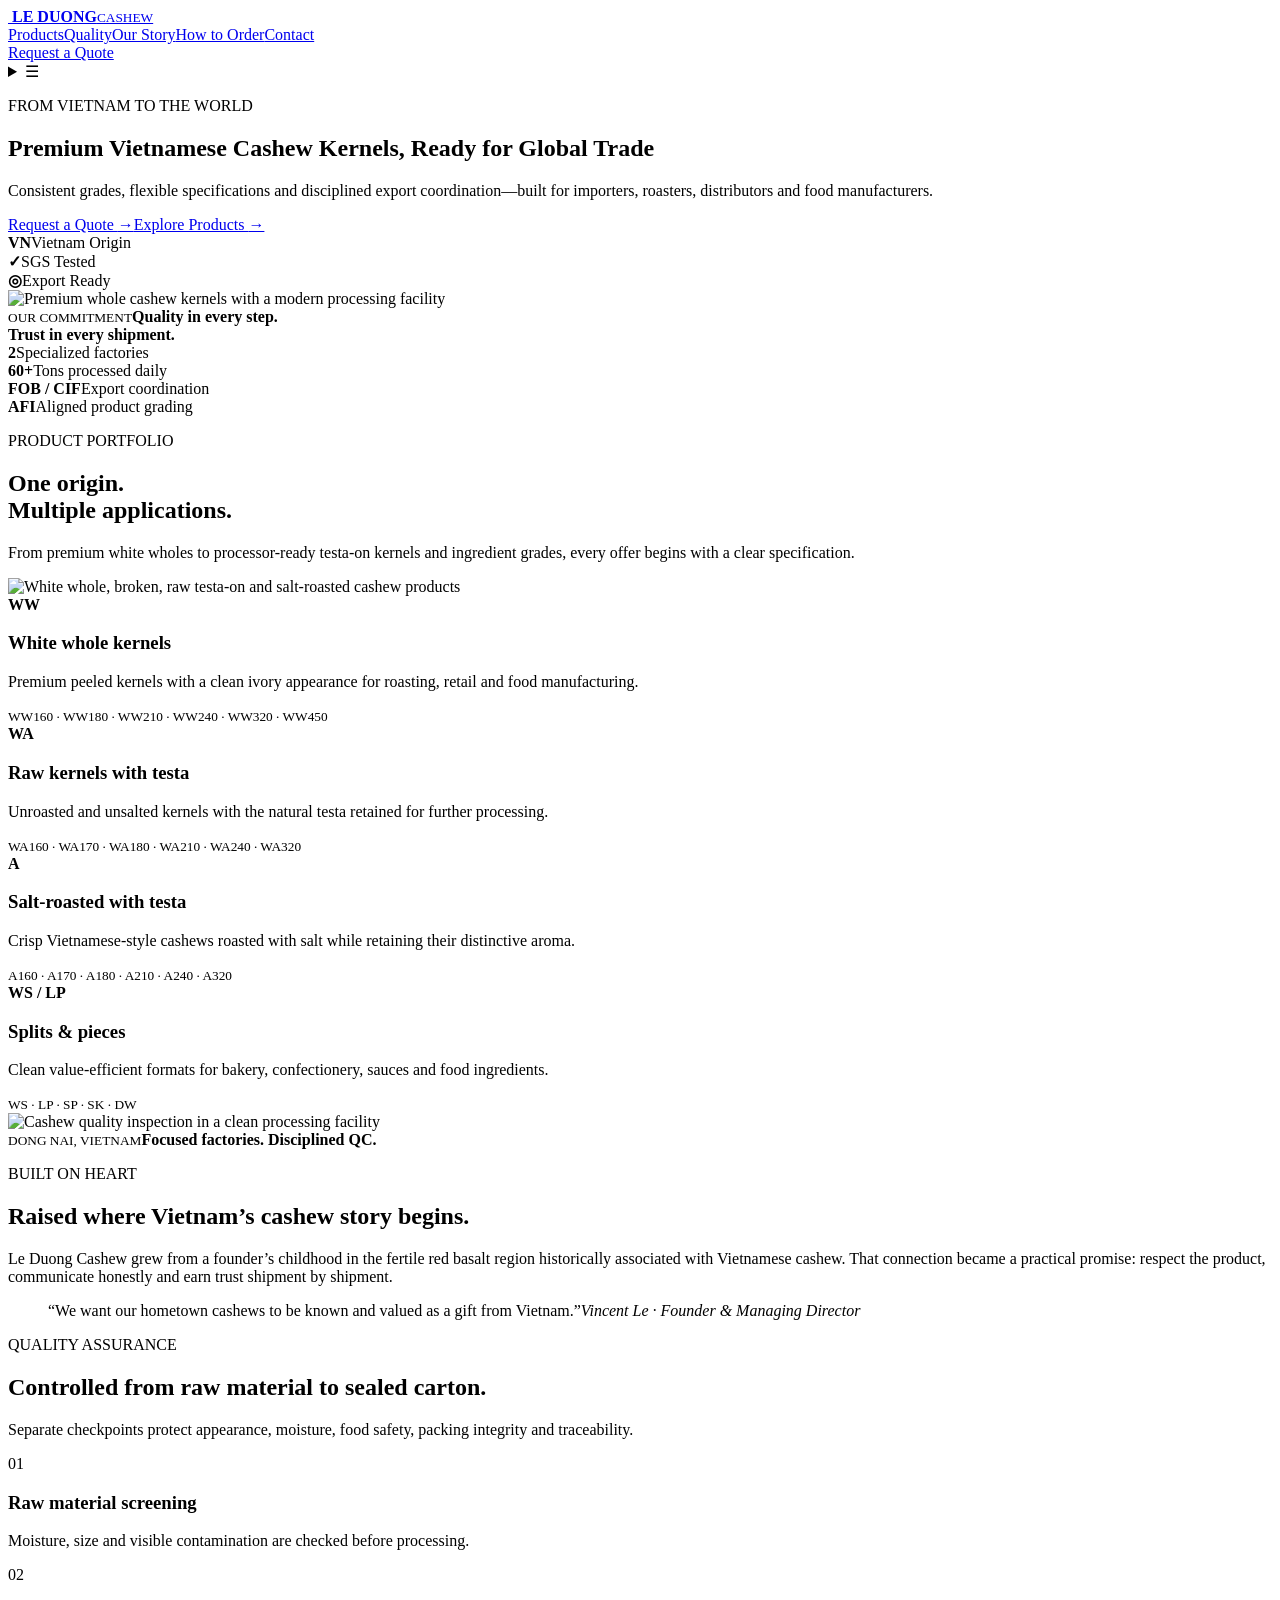
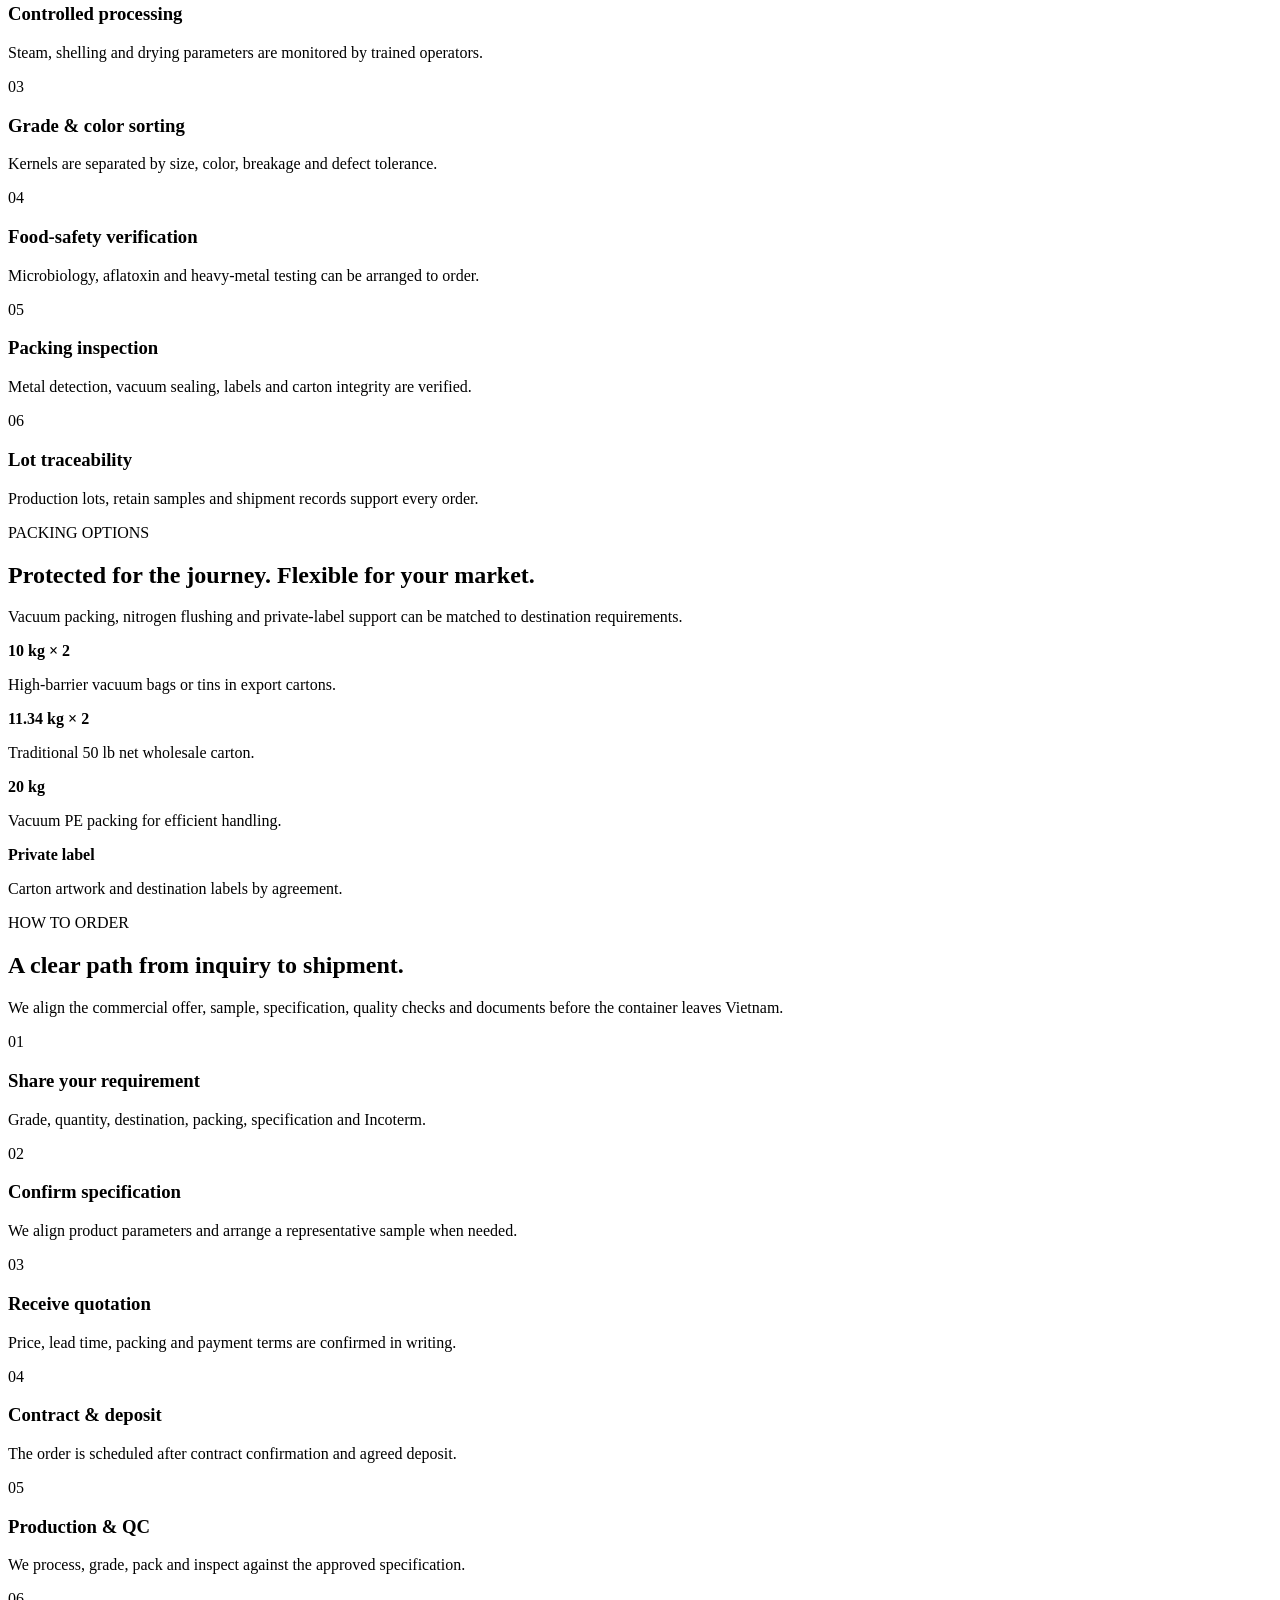
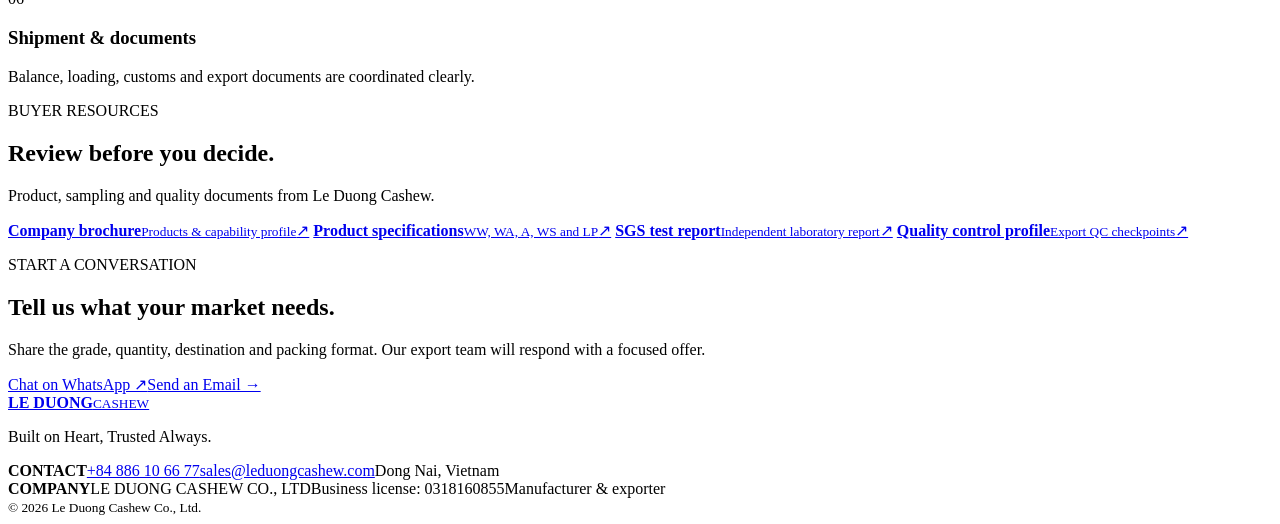
==== index.html @ 462acd8d "Create Le Duong Cashew website" ====
<!doctype html>
<html lang="en">
<head>
  <meta charset="utf-8">
  <meta name="viewport" content="width=device-width, initial-scale=1">
  <title>Le Duong Cashew | Premium Vietnam Cashew Exporter</title>
  <meta name="description" content="Vietnamese manufacturer and exporter of white whole, raw testa-on, salt-roasted and broken cashew kernels.">
  <meta name="theme-color" content="#0c3b2c">
  <link rel="icon" href="assets/logo-light.jpg">
  <link rel="stylesheet" href="styles.css">
</head>
<body>
  <header class="header">
    <a class="brand" href="#top" aria-label="Le Duong Cashew home">
      <span class="brand-icon"><img src="assets/logo-light.jpg" alt=""></span>
      <span class="brand-name"><strong>LE DUONG</strong><small>CASHEW</small></span>
    </a>
    <nav class="nav" aria-label="Main navigation">
      <a href="#products">Products</a><a href="#quality">Quality</a><a href="#story">Our Story</a><a href="#order">How to Order</a><a href="#contact">Contact</a>
    </nav>
    <a class="btn btn-outline btn-small" href="#contact">Request a Quote</a>
    <details class="mobile-menu"><summary aria-label="Open menu">☰</summary><div><a href="#products">Products</a><a href="#quality">Quality</a><a href="#story">Our Story</a><a href="#order">How to Order</a><a href="#contact">Contact</a></div></details>
  </header>

  <main id="top">
    <section class="hero">
      <div class="hero-copy">
        <p class="eyebrow">FROM VIETNAM TO THE WORLD</p>
        <h1>Premium Vietnamese Cashew Kernels, Ready for Global Trade</h1>
        <p class="lead">Consistent grades, flexible specifications and disciplined export coordination—built for importers, roasters, distributors and food manufacturers.</p>
        <div class="actions"><a class="btn btn-primary" href="#contact">Request a Quote <span>→</span></a><a class="btn btn-outline" href="#products">Explore Products <span>→</span></a></div>
        <div class="trust"><div><b>VN</b><span>Vietnam Origin</span></div><div><b>✓</b><span>SGS Tested</span></div><div><b>◎</b><span>Export Ready</span></div></div>
      </div>
      <div class="hero-visual"><img src="assets/hero.webp" alt="Premium whole cashew kernels with a modern processing facility"><div class="hero-note"><small>OUR COMMITMENT</small><strong>Quality in every step.<br>Trust in every shipment.</strong></div></div>
    </section>

    <section class="metrics"><div><strong>2</strong><span>Specialized factories</span></div><div><strong>60+</strong><span>Tons processed daily</span></div><div><strong>FOB / CIF</strong><span>Export coordination</span></div><div><strong>AFI</strong><span>Aligned product grading</span></div></section>

    <section class="section" id="products">
      <div class="heading split"><div><p class="eyebrow">PRODUCT PORTFOLIO</p><h2>One origin.<br>Multiple applications.</h2></div><p>From premium white wholes to processor-ready testa-on kernels and ingredient grades, every offer begins with a clear specification.</p></div>
      <div class="product-layout">
        <div class="product-photo"><img src="assets/products.webp" alt="White whole, broken, raw testa-on and salt-roasted cashew products"></div>
        <div class="product-list">
          <article><b>WW</b><div><h3>White whole kernels</h3><p>Premium peeled kernels with a clean ivory appearance for roasting, retail and food manufacturing.</p><small>WW160 · WW180 · WW210 · WW240 · WW320 · WW450</small></div></article>
          <article><b>WA</b><div><h3>Raw kernels with testa</h3><p>Unroasted and unsalted kernels with the natural testa retained for further processing.</p><small>WA160 · WA170 · WA180 · WA210 · WA240 · WA320</small></div></article>
          <article><b>A</b><div><h3>Salt-roasted with testa</h3><p>Crisp Vietnamese-style cashews roasted with salt while retaining their distinctive aroma.</p><small>A160 · A170 · A180 · A210 · A240 · A320</small></div></article>
          <article><b>WS / LP</b><div><h3>Splits & pieces</h3><p>Clean value-efficient formats for bakery, confectionery, sauces and food ingredients.</p><small>WS · LP · SP · SK · DW</small></div></article>
        </div>
      </div>
    </section>

    <section class="section story" id="story">
      <div class="story-photo"><img src="assets/factory.webp" alt="Cashew quality inspection in a clean processing facility"><div><small>DONG NAI, VIETNAM</small><strong>Focused factories. Disciplined QC.</strong></div></div>
      <div class="story-copy"><p class="eyebrow">BUILT ON HEART</p><h2>Raised where Vietnam’s cashew story begins.</h2><p>Le Duong Cashew grew from a founder’s childhood in the fertile red basalt region historically associated with Vietnamese cashew. That connection became a practical promise: respect the product, communicate honestly and earn trust shipment by shipment.</p><blockquote>“We want our hometown cashews to be known and valued as a gift from Vietnam.”<cite>Vincent Le · Founder & Managing Director</cite></blockquote></div>
    </section>

    <section class="section quality" id="quality">
      <div class="heading center"><p class="eyebrow">QUALITY ASSURANCE</p><h2>Controlled from raw material to sealed carton.</h2><p>Separate checkpoints protect appearance, moisture, food safety, packing integrity and traceability.</p></div>
      <div class="quality-grid">
        <article><span>01</span><h3>Raw material screening</h3><p>Moisture, size and visible contamination are checked before processing.</p></article>
        <article><span>02</span><h3>Controlled processing</h3><p>Steam, shelling and drying parameters are monitored by trained operators.</p></article>
        <article><span>03</span><h3>Grade & color sorting</h3><p>Kernels are separated by size, color, breakage and defect tolerance.</p></article>
        <article><span>04</span><h3>Food-safety verification</h3><p>Microbiology, aflatoxin and heavy-metal testing can be arranged to order.</p></article>
        <article><span>05</span><h3>Packing inspection</h3><p>Metal detection, vacuum sealing, labels and carton integrity are verified.</p></article>
        <article><span>06</span><h3>Lot traceability</h3><p>Production lots, retain samples and shipment records support every order.</p></article>
      </div>
    </section>

    <section class="dark-section">
      <div class="heading split"><div><p class="eyebrow">PACKING OPTIONS</p><h2>Protected for the journey. Flexible for your market.</h2></div><p>Vacuum packing, nitrogen flushing and private-label support can be matched to destination requirements.</p></div>
      <div class="packing"><article><strong>10 kg × 2</strong><p>High-barrier vacuum bags or tins in export cartons.</p></article><article><strong>11.34 kg × 2</strong><p>Traditional 50 lb net wholesale carton.</p></article><article><strong>20 kg</strong><p>Vacuum PE packing for efficient handling.</p></article><article><strong>Private label</strong><p>Carton artwork and destination labels by agreement.</p></article></div>
    </section>

    <section class="section" id="order">
      <div class="heading split"><div><p class="eyebrow">HOW TO ORDER</p><h2>A clear path from inquiry to shipment.</h2></div><p>We align the commercial offer, sample, specification, quality checks and documents before the container leaves Vietnam.</p></div>
      <div class="steps">
        <article><span>01</span><h3>Share your requirement</h3><p>Grade, quantity, destination, packing, specification and Incoterm.</p></article>
        <article><span>02</span><h3>Confirm specification</h3><p>We align product parameters and arrange a representative sample when needed.</p></article>
        <article><span>03</span><h3>Receive quotation</h3><p>Price, lead time, packing and payment terms are confirmed in writing.</p></article>
        <article><span>04</span><h3>Contract & deposit</h3><p>The order is scheduled after contract confirmation and agreed deposit.</p></article>
        <article><span>05</span><h3>Production & QC</h3><p>We process, grade, pack and inspect against the approved specification.</p></article>
        <article><span>06</span><h3>Shipment & documents</h3><p>Balance, loading, customs and export documents are coordinated clearly.</p></article>
      </div>
    </section>

    <section class="section resources">
      <div class="heading split"><div><p class="eyebrow">BUYER RESOURCES</p><h2>Review before you decide.</h2></div><p>Product, sampling and quality documents from Le Duong Cashew.</p></div>
      <div class="resource-grid">
        <a href="https://leduongcashew.com/wp-content/uploads/2025/10/LE-DUONG-CASHEW-BROCHURE-EN-1.pdf" target="_blank"><strong>Company brochure</strong><small>Products & capability profile</small><span>↗</span></a>
        <a href="https://leduongcashew.com/wp-content/uploads/2025/10/LD.PRODUCT_SHEET.REV10.pdf" target="_blank"><strong>Product specifications</strong><small>WW, WA, A, WS and LP</small><span>↗</span></a>
        <a href="https://leduongcashew.com/wp-content/uploads/2025/09/SGS_TEST_REPORT_LE_DUONG_CASHEW_042025.pdf" target="_blank"><strong>SGS test report</strong><small>Independent laboratory report</small><span>↗</span></a>
        <a href="https://leduongcashew.com/wp-content/uploads/2025/10/LE_DUONG_CASHEW_QUALITY_CONTROL_EN_VER05.pdf" target="_blank"><strong>Quality control profile</strong><small>Export QC checkpoints</small><span>↗</span></a>
      </div>
    </section>

    <section class="contact" id="contact">
      <div><p class="eyebrow">START A CONVERSATION</p><h2>Tell us what your market needs.</h2><p>Share the grade, quantity, destination and packing format. Our export team will respond with a focused offer.</p></div>
      <div class="contact-actions"><a class="btn btn-gold" href="https://wa.me/84886106677?text=Hello%20Le%20Duong%20Cashew%2C%20I%20would%20like%20to%20request%20a%20quotation." target="_blank">Chat on WhatsApp ↗</a><a class="btn btn-light" href="mailto:sales@leduongcashew.com?subject=Cashew%20Kernel%20Quotation%20Request">Send an Email →</a></div>
    </section>
  </main>

  <footer>
    <div><a class="brand footer-brand" href="#top"><span class="brand-icon"><img src="assets/logo-dark.jpg" alt=""></span><span class="brand-name"><strong>LE DUONG</strong><small>CASHEW</small></span></a><p>Built on Heart, Trusted Always.</p></div>
    <div><b>CONTACT</b><a href="https://wa.me/84886106677">+84 886 10 66 77</a><a href="mailto:sales@leduongcashew.com">sales@leduongcashew.com</a><span>Dong Nai, Vietnam</span></div>
    <div><b>COMPANY</b><span>LE DUONG CASHEW CO., LTD</span><span>Business license: 0318160855</span><span>Manufacturer & exporter</span></div>
    <small>© 2026 Le Duong Cashew Co., Ltd.</small>
  </footer>
</body>
</html>
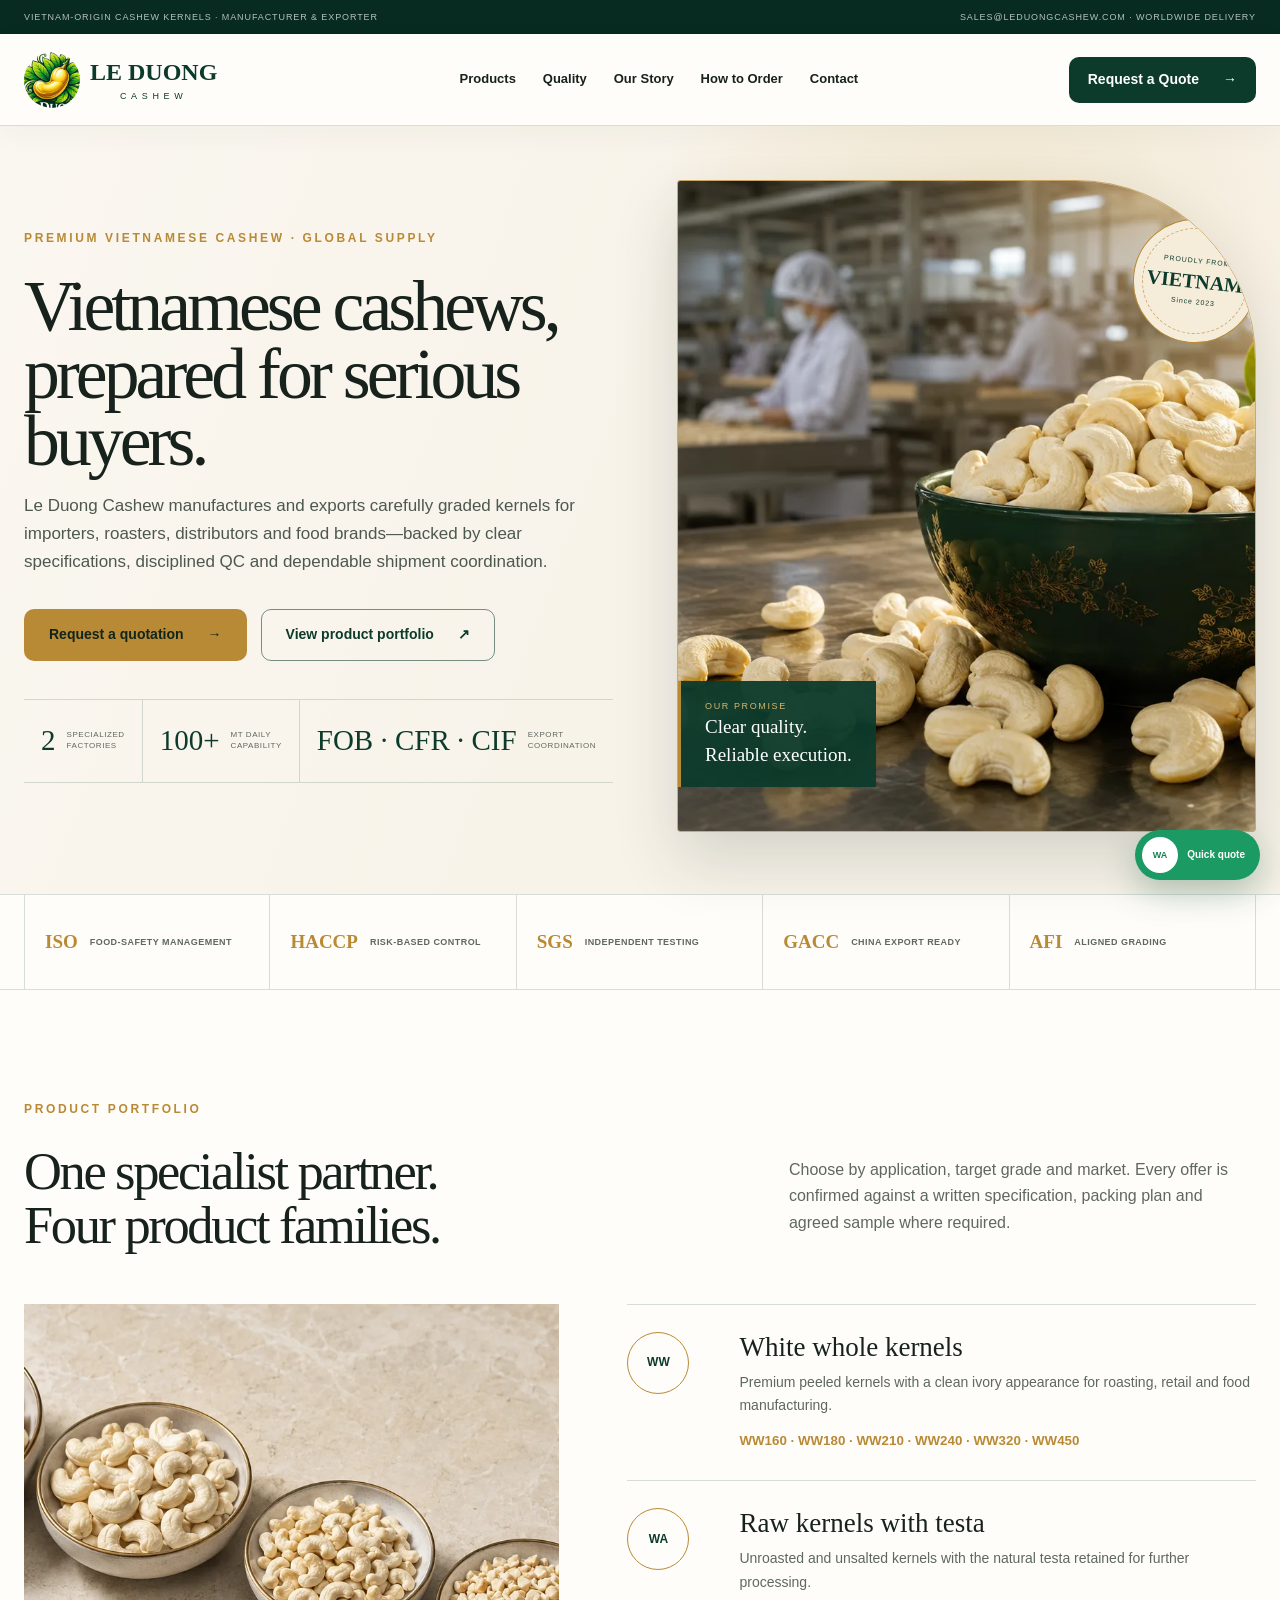
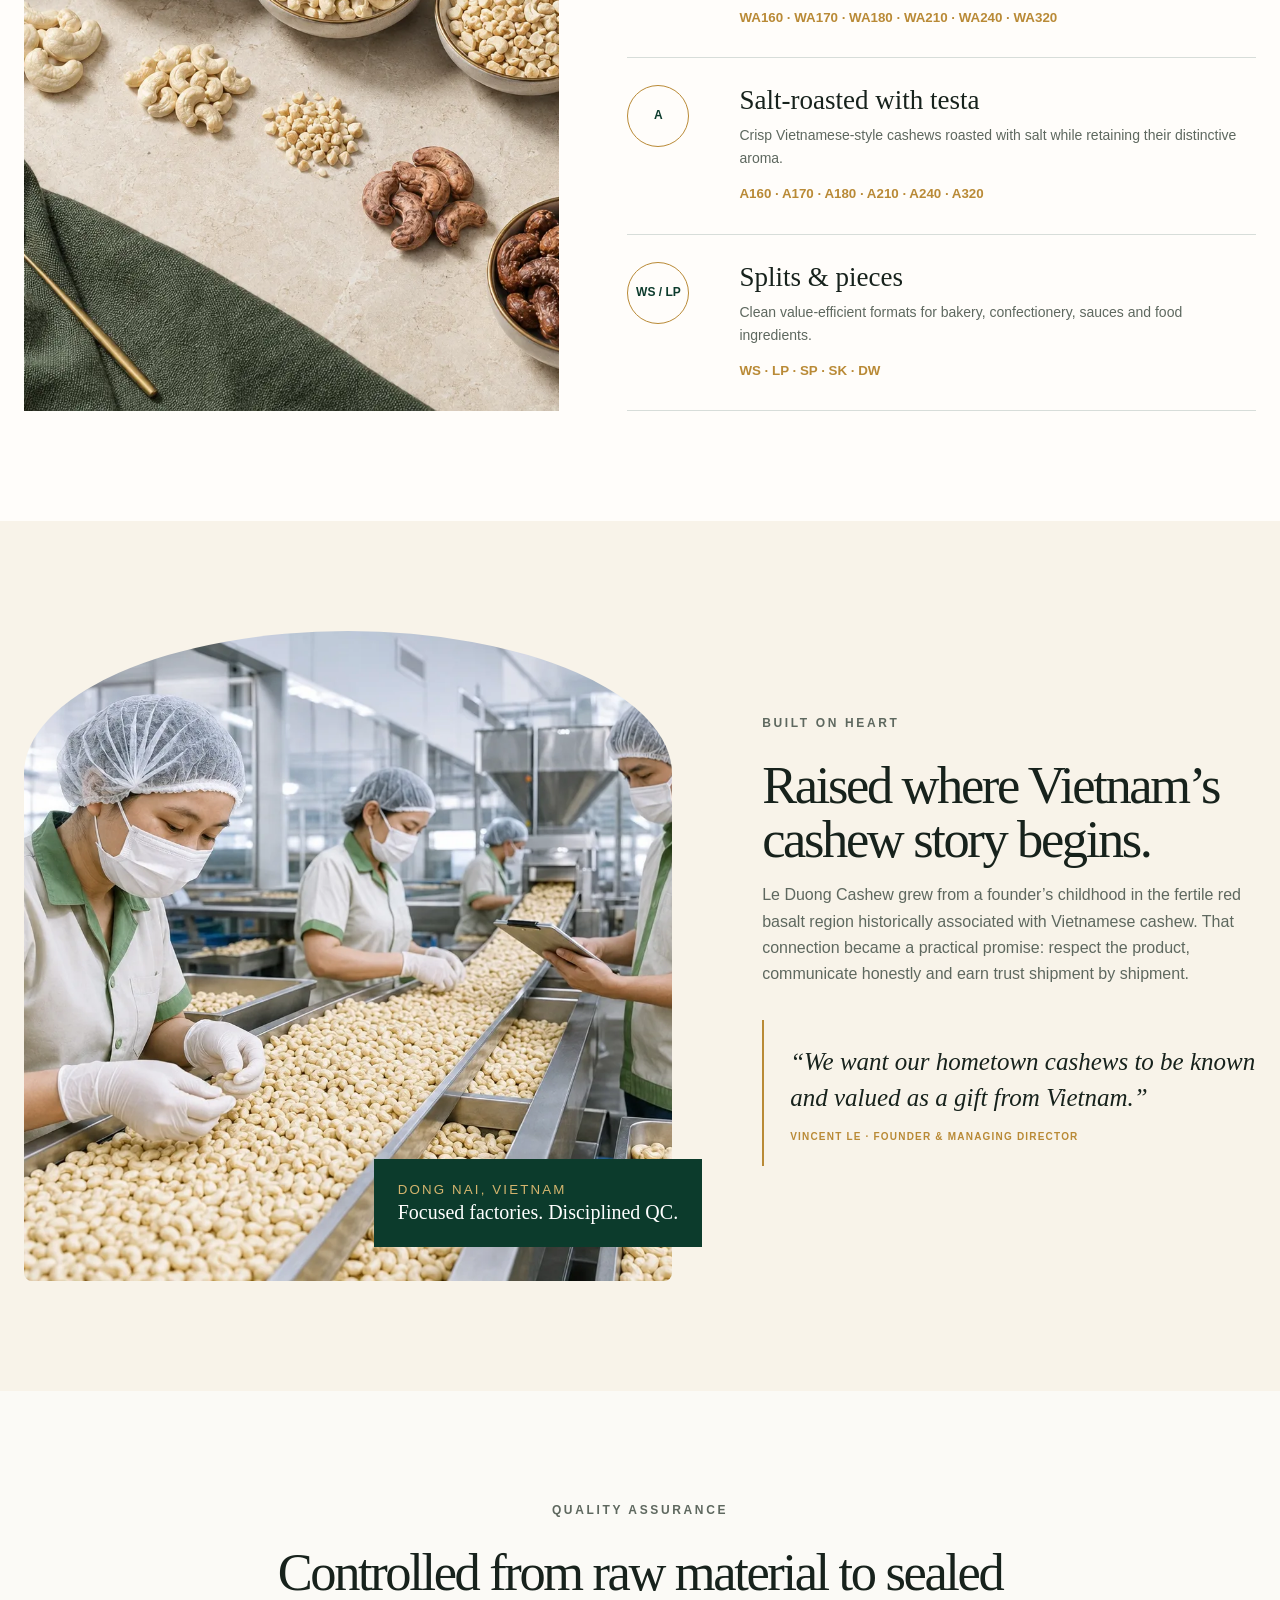
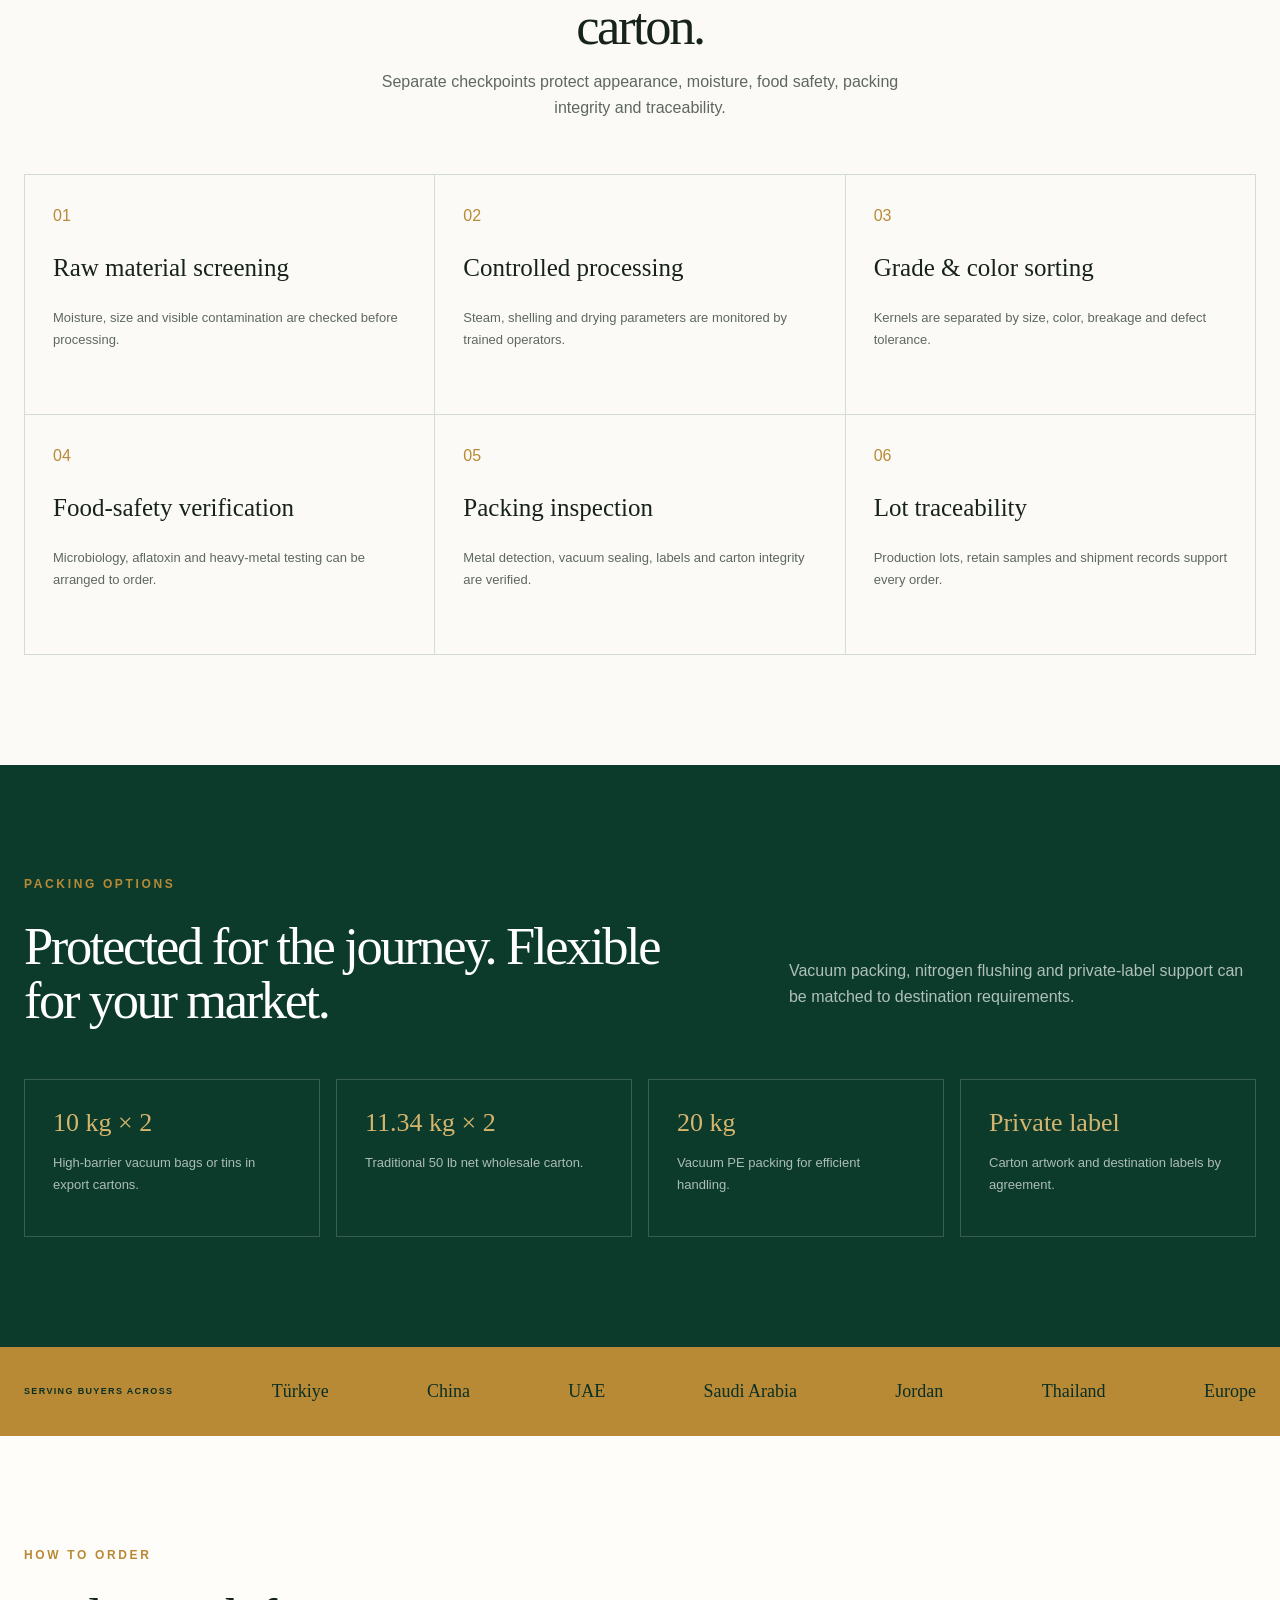
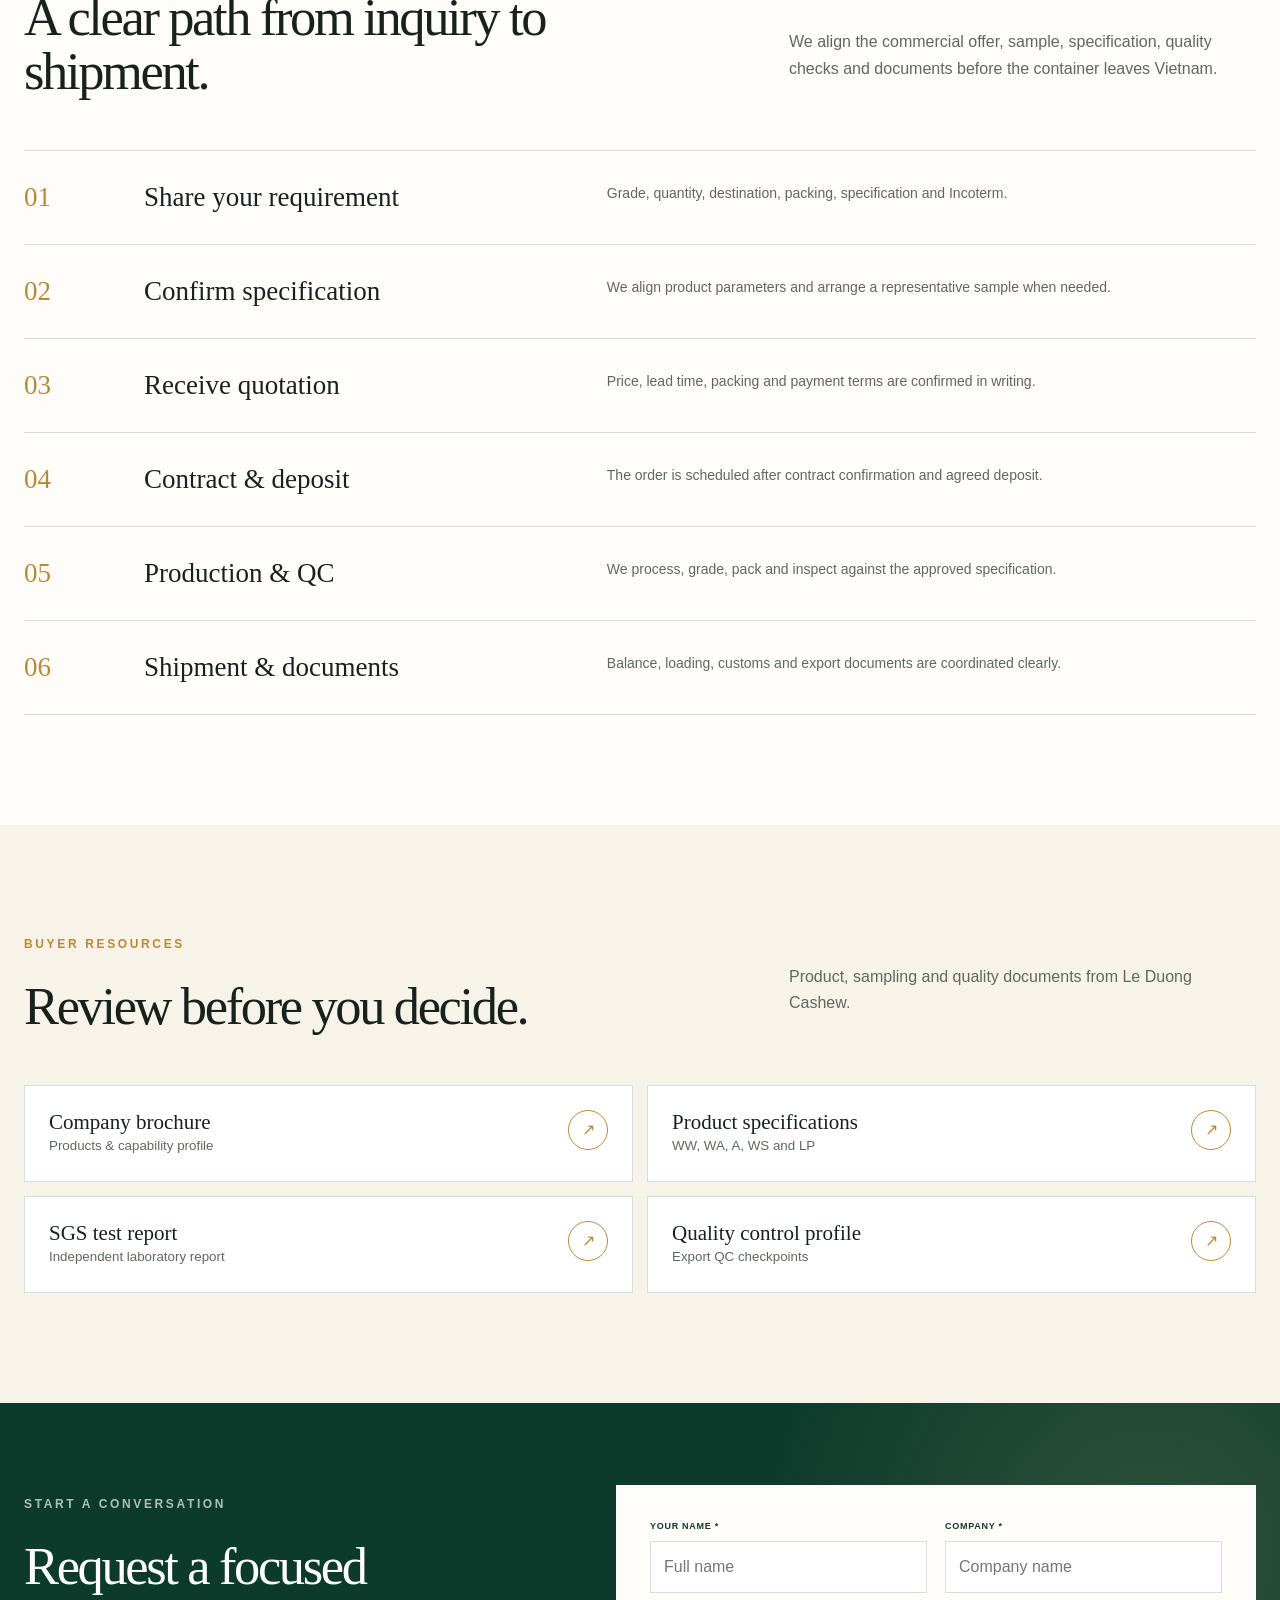
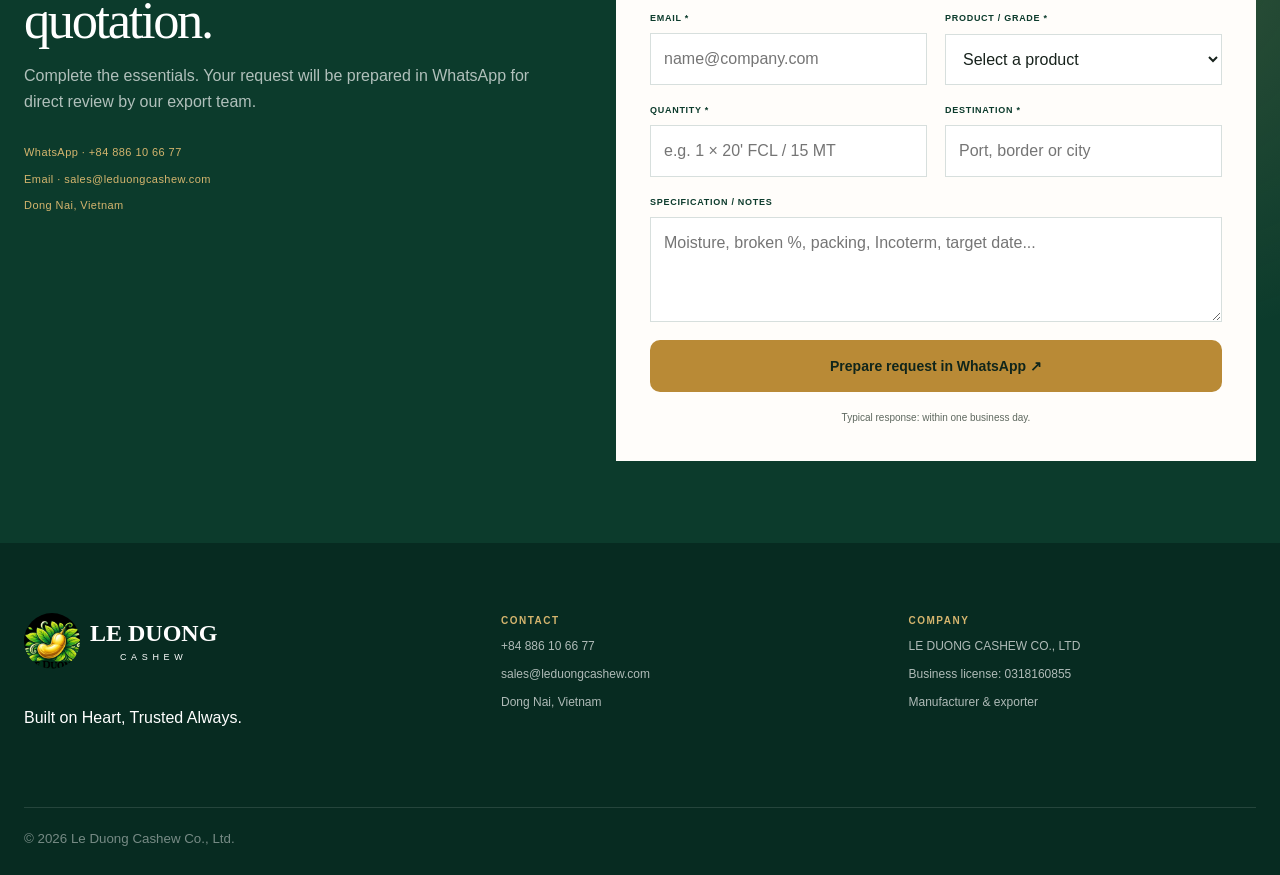
==== commit 5bfa2356: "Rebuild premium Le Duong Cashew export website" ====
--- a/index.html
+++ b/index.html
@@ -10,6 +10,7 @@
   <link rel="stylesheet" href="styles.css">
 </head>
 <body>
+  <div class="utility"><span>Vietnam-origin cashew kernels · Manufacturer & exporter</span><span>sales@leduongcashew.com · Worldwide delivery</span></div>
   <header class="header">
     <a class="brand" href="#top" aria-label="Le Duong Cashew home">
       <span class="brand-icon"><img src="assets/logo-light.jpg" alt=""></span>
@@ -18,26 +19,26 @@
     <nav class="nav" aria-label="Main navigation">
       <a href="#products">Products</a><a href="#quality">Quality</a><a href="#story">Our Story</a><a href="#order">How to Order</a><a href="#contact">Contact</a>
     </nav>
-    <a class="btn btn-outline btn-small" href="#contact">Request a Quote</a>
+    <a class="btn btn-primary btn-small" href="#contact">Request a Quote <span>→</span></a>
     <details class="mobile-menu"><summary aria-label="Open menu">☰</summary><div><a href="#products">Products</a><a href="#quality">Quality</a><a href="#story">Our Story</a><a href="#order">How to Order</a><a href="#contact">Contact</a></div></details>
   </header>
 
   <main id="top">
     <section class="hero">
       <div class="hero-copy">
-        <p class="eyebrow">FROM VIETNAM TO THE WORLD</p>
-        <h1>Premium Vietnamese Cashew Kernels, Ready for Global Trade</h1>
-        <p class="lead">Consistent grades, flexible specifications and disciplined export coordination—built for importers, roasters, distributors and food manufacturers.</p>
-        <div class="actions"><a class="btn btn-primary" href="#contact">Request a Quote <span>→</span></a><a class="btn btn-outline" href="#products">Explore Products <span>→</span></a></div>
-        <div class="trust"><div><b>VN</b><span>Vietnam Origin</span></div><div><b>✓</b><span>SGS Tested</span></div><div><b>◎</b><span>Export Ready</span></div></div>
+        <p class="eyebrow">PREMIUM VIETNAMESE CASHEW · GLOBAL SUPPLY</p>
+        <h1>Vietnamese cashews, prepared for serious buyers.</h1>
+        <p class="lead">Le Duong Cashew manufactures and exports carefully graded kernels for importers, roasters, distributors and food brands—backed by clear specifications, disciplined QC and dependable shipment coordination.</p>
+        <div class="actions"><a class="btn btn-gold" href="#contact">Request a quotation <span>→</span></a><a class="btn btn-outline" href="#products">View product portfolio <span>↗</span></a></div>
+        <div class="hero-proof"><div><strong>2</strong><span>Specialized factories</span></div><div><strong>100+</strong><span>MT daily capability</span></div><div><strong>FOB · CFR · CIF</strong><span>Export coordination</span></div></div>
       </div>
-      <div class="hero-visual"><img src="assets/hero.webp" alt="Premium whole cashew kernels with a modern processing facility"><div class="hero-note"><small>OUR COMMITMENT</small><strong>Quality in every step.<br>Trust in every shipment.</strong></div></div>
+      <div class="hero-visual"><img src="assets/hero.webp" alt="Premium whole cashew kernels with a modern processing facility"><div class="origin-seal"><small>PROUDLY FROM</small><strong>VIETNAM</strong><span>Since 2023</span></div><div class="hero-note"><small>OUR PROMISE</small><strong>Clear quality.<br>Reliable execution.</strong></div></div>
     </section>
 
-    <section class="metrics"><div><strong>2</strong><span>Specialized factories</span></div><div><strong>60+</strong><span>Tons processed daily</span></div><div><strong>FOB / CIF</strong><span>Export coordination</span></div><div><strong>AFI</strong><span>Aligned product grading</span></div></section>
+    <section class="assurance" aria-label="Quality and export assurance"><div><span>ISO</span><strong>Food-safety management</strong></div><div><span>HACCP</span><strong>Risk-based control</strong></div><div><span>SGS</span><strong>Independent testing</strong></div><div><span>GACC</span><strong>China export ready</strong></div><div><span>AFI</span><strong>Aligned grading</strong></div></section>
 
     <section class="section" id="products">
-      <div class="heading split"><div><p class="eyebrow">PRODUCT PORTFOLIO</p><h2>One origin.<br>Multiple applications.</h2></div><p>From premium white wholes to processor-ready testa-on kernels and ingredient grades, every offer begins with a clear specification.</p></div>
+      <div class="heading split"><div><p class="eyebrow">PRODUCT PORTFOLIO</p><h2>One specialist partner.<br>Four product families.</h2></div><p>Choose by application, target grade and market. Every offer is confirmed against a written specification, packing plan and agreed sample where required.</p></div>
       <div class="product-layout">
         <div class="product-photo"><img src="assets/products.webp" alt="White whole, broken, raw testa-on and salt-roasted cashew products"></div>
         <div class="product-list">
@@ -71,6 +72,8 @@
       <div class="packing"><article><strong>10 kg × 2</strong><p>High-barrier vacuum bags or tins in export cartons.</p></article><article><strong>11.34 kg × 2</strong><p>Traditional 50 lb net wholesale carton.</p></article><article><strong>20 kg</strong><p>Vacuum PE packing for efficient handling.</p></article><article><strong>Private label</strong><p>Carton artwork and destination labels by agreement.</p></article></div>
     </section>
 
+    <section class="market-band"><span>Serving buyers across</span><strong>Türkiye</strong><strong>China</strong><strong>UAE</strong><strong>Saudi Arabia</strong><strong>Jordan</strong><strong>Thailand</strong><strong>Europe</strong></section>
+
     <section class="section" id="order">
       <div class="heading split"><div><p class="eyebrow">HOW TO ORDER</p><h2>A clear path from inquiry to shipment.</h2></div><p>We align the commercial offer, sample, specification, quality checks and documents before the container leaves Vietnam.</p></div>
       <div class="steps">
@@ -94,8 +97,18 @@
     </section>
 
     <section class="contact" id="contact">
-      <div><p class="eyebrow">START A CONVERSATION</p><h2>Tell us what your market needs.</h2><p>Share the grade, quantity, destination and packing format. Our export team will respond with a focused offer.</p></div>
-      <div class="contact-actions"><a class="btn btn-gold" href="https://wa.me/84886106677?text=Hello%20Le%20Duong%20Cashew%2C%20I%20would%20like%20to%20request%20a%20quotation." target="_blank">Chat on WhatsApp ↗</a><a class="btn btn-light" href="mailto:sales@leduongcashew.com?subject=Cashew%20Kernel%20Quotation%20Request">Send an Email →</a></div>
+      <div class="contact-intro"><p class="eyebrow">START A CONVERSATION</p><h2>Request a focused quotation.</h2><p>Complete the essentials. Your request will be prepared in WhatsApp for direct review by our export team.</p><div class="contact-details"><span>WhatsApp · +84 886 10 66 77</span><span>Email · sales@leduongcashew.com</span><span>Dong Nai, Vietnam</span></div></div>
+      <form class="quote-form" id="quote-form">
+        <label><span>Your name *</span><input name="name" placeholder="Full name" required></label>
+        <label><span>Company *</span><input name="company" placeholder="Company name" required></label>
+        <label><span>Email *</span><input name="email" type="email" placeholder="name@company.com" required></label>
+        <label><span>Product / grade *</span><select name="product" required><option value="">Select a product</option><option>WW180</option><option>WW240</option><option>WW320</option><option>WW450</option><option>WA / Raw testa-on</option><option>A / Salt-roasted</option><option>WS / LP / Pieces</option></select></label>
+        <label><span>Quantity *</span><input name="quantity" placeholder="e.g. 1 × 20' FCL / 15 MT" required></label>
+        <label><span>Destination *</span><input name="destination" placeholder="Port, border or city" required></label>
+        <label class="wide"><span>Specification / notes</span><textarea name="notes" rows="3" placeholder="Moisture, broken %, packing, Incoterm, target date..."></textarea></label>
+        <button class="btn btn-gold wide" type="submit">Prepare request in WhatsApp ↗</button>
+        <p class="form-status wide" id="form-status">Typical response: within one business day.</p>
+      </form>
     </section>
   </main>
 
@@ -105,5 +118,7 @@
     <div><b>COMPANY</b><span>LE DUONG CASHEW CO., LTD</span><span>Business license: 0318160855</span><span>Manufacturer & exporter</span></div>
     <small>© 2026 Le Duong Cashew Co., Ltd.</small>
   </footer>
+  <a class="floating-wa" href="https://wa.me/84886106677?text=Hello%20Le%20Duong%20Cashew%2C%20I%20would%20like%20to%20request%20a%20quotation." target="_blank" aria-label="Quick quote on WhatsApp"><span>WA</span><strong>Quick quote</strong></a>
+  <script src="script.js"></script>
 </body>
 </html>
--- a/styles.css
+++ b/styles.css
@@ -0,0 +1,8 @@
+:root{--forest:#0c3b2c;--forest2:#15523c;--ink:#17221c;--muted:#5e685f;--ivory:#f8f3e9;--sage:#dfe8dc;--gold:#b98a36;--gold2:#d5b56e;--white:#fffdfa;--line:rgba(12,59,44,.16);--serif:"Iowan Old Style",Baskerville,"Times New Roman",serif;--sans:Inter,Arial,sans-serif}*{box-sizing:border-box}html{scroll-behavior:smooth}body{margin:0;background:var(--white);color:var(--ink);font-family:var(--sans);line-height:1.65}a{color:inherit;text-decoration:none}img{display:block;width:100%}.header{height:88px;padding:0 max(24px,calc((100vw - 1320px)/2));display:flex;align-items:center;gap:28px;position:sticky;top:0;z-index:50;background:rgba(255,253,250,.94);backdrop-filter:blur(16px);border-bottom:1px solid var(--line)}.brand{width:225px;display:flex;align-items:center;gap:10px}.brand-icon{width:56px;height:56px;border-radius:50%;overflow:hidden;position:relative;flex:none}.brand-icon img{width:82px;max-width:none;position:absolute;left:-13px;top:-2px}.brand-name{display:grid;color:var(--forest);line-height:1}.brand-name strong{font:600 24px var(--serif);white-space:nowrap}.brand-name small{margin-top:6px;font-size:9px;letter-spacing:.52em;text-align:center}.nav{display:flex;gap:clamp(18px,2.1vw,36px);margin:auto;font-size:14px;font-weight:600}.nav a{padding:14px 0;border-bottom:1px solid transparent}.nav a:hover{border-color:var(--gold)}.mobile-menu{display:none}.btn{min-height:52px;padding:0 24px;border-radius:10px;border:1px solid transparent;display:inline-flex;align-items:center;justify-content:center;gap:24px;font-size:14px;font-weight:700;transition:.2s}.btn:hover{transform:translateY(-2px)}.btn-small{min-height:46px;padding:0 18px}.btn-primary{background:var(--forest);color:white}.btn-outline{border-color:rgba(12,59,44,.55);color:var(--forest)}.btn-outline:hover{background:var(--forest);color:white}.btn-gold{background:var(--gold);color:#10251b}.btn-light{border-color:rgba(255,255,255,.45);color:white}.hero{min-height:calc(100vh - 88px);padding:58px max(24px,calc((100vw - 1320px)/2));display:grid;grid-template-columns:.9fr 1.1fr;gap:clamp(42px,5vw,84px);align-items:center;background:radial-gradient(circle at 70% 12%,rgba(213,181,110,.13),transparent 36%),var(--ivory)}.eyebrow{margin:0 0 24px;color:var(--gold);font-size:12px;font-weight:800;letter-spacing:.22em}.hero h1,.heading h2,.story h2,.contact h2{margin:0;font:500 clamp(48px,5.4vw,86px)/.98 var(--serif);letter-spacing:-.045em}.hero .lead{max-width:590px;color:#4d584f;font-size:17px}.actions{display:flex;gap:14px;margin-top:32px}.trust{display:grid;grid-template-columns:repeat(3,1fr);gap:12px;margin-top:36px}.trust div{padding:10px 14px;min-height:62px;border-radius:12px;background:rgba(223,232,220,.78);display:flex;align-items:center;gap:10px}.trust b{width:36px;height:36px;border:1px solid var(--gold);border-radius:50%;display:grid;place-items:center;color:var(--gold);font-size:11px}.trust span{font-size:12px;font-weight:700;color:var(--forest)}.hero-visual{min-height:680px;position:relative;overflow:hidden;border:1px solid rgba(185,138,54,.7);border-radius:46% 46% 18px 18px/24% 24% 18px 18px;box-shadow:0 28px 65px rgba(34,45,37,.16)}.hero-visual>img{height:680px;object-fit:cover;object-position:59% center}.hero-note{position:absolute;left:0;bottom:44px;padding:18px 24px;background:rgba(12,59,44,.94);color:white;border-left:3px solid var(--gold)}.hero-note small{display:block;color:var(--gold2);letter-spacing:.18em;font-size:9px}.hero-note strong{font:500 19px/1.35 var(--serif)}.metrics{display:grid;grid-template-columns:repeat(4,1fr);padding:0 max(24px,calc((100vw - 1320px)/2));background:var(--forest);color:white}.metrics div{min-height:128px;padding:30px;display:flex;align-items:baseline;justify-content:center;gap:12px;border-right:1px solid rgba(255,255,255,.14)}.metrics strong{font:500 35px var(--serif);color:var(--gold2)}.metrics span{max-width:115px;font-size:10px;line-height:1.4;letter-spacing:.08em;text-transform:uppercase;color:rgba(255,255,255,.7)}.section,.dark-section{padding:110px max(24px,calc((100vw - 1320px)/2))}.heading{margin-bottom:52px}.heading h2,.story h2,.contact h2{font-size:clamp(42px,4.1vw,66px);line-height:1.03}.heading>p{color:var(--muted);max-width:560px}.split{display:grid;grid-template-columns:1.1fr .75fr;gap:80px;align-items:end}.center{text-align:center;max-width:760px;margin:0 auto 52px}.center p{margin-inline:auto}.product-layout{display:grid;grid-template-columns:.92fr 1.08fr;gap:68px}.product-photo{min-height:680px;overflow:hidden}.product-photo img{height:100%;object-fit:cover}.product-list{border-top:1px solid var(--line)}.product-list article{display:grid;grid-template-columns:90px 1fr;gap:22px;padding:27px 0;border-bottom:1px solid var(--line)}.product-list article>b{width:62px;height:62px;border:1px solid var(--gold);border-radius:50%;display:grid;place-items:center;color:var(--forest);font-size:12px;text-align:center}.product-list h3{margin:0 0 8px;font:500 27px var(--serif)}.product-list p{margin:0 0 10px;color:var(--muted);font-size:14px}.product-list small{color:var(--gold);font-weight:700}.story{display:grid;grid-template-columns:1.05fr .8fr;gap:90px;align-items:center;background:var(--ivory)}.story-photo{min-height:650px;position:relative}.story-photo>img{height:650px;object-fit:cover;border-radius:50% 50% 8px 8px/22% 22% 8px 8px}.story-photo>div{position:absolute;right:-30px;bottom:34px;padding:20px 24px;background:var(--forest);color:white}.story-photo small{display:block;color:var(--gold2);letter-spacing:.16em}.story-photo strong{font:500 20px var(--serif)}.story-copy>p{color:var(--muted)}blockquote{margin:32px 0;padding:24px 0 24px 26px;border-left:2px solid var(--gold);font:italic 500 25px/1.45 var(--serif)}cite{display:block;margin-top:15px;font:normal 700 10px var(--sans);letter-spacing:.12em;text-transform:uppercase;color:var(--gold)}.quality{background:#fbfaf6}.quality-grid{display:grid;grid-template-columns:repeat(3,1fr);border-top:1px solid var(--line);border-left:1px solid var(--line)}.quality-grid article{min-height:240px;padding:28px;border-right:1px solid var(--line);border-bottom:1px solid var(--line)}.quality-grid span{color:var(--gold)}.quality-grid h3{font:500 25px var(--serif)}.quality-grid p{font-size:13px;color:var(--muted)}.dark-section{background:var(--forest);color:white}.dark-section .heading>p{color:rgba(255,255,255,.68)}.packing{display:grid;grid-template-columns:repeat(4,1fr);gap:16px}.packing article{padding:28px;border:1px solid rgba(255,255,255,.18)}.packing strong{font:500 26px var(--serif);color:var(--gold2)}.packing p{font-size:13px;color:rgba(255,255,255,.66)}.steps{border-top:1px solid var(--line)}.steps article{display:grid;grid-template-columns:90px .8fr 1.2fr;gap:30px;padding:31px 0;border-bottom:1px solid var(--line)}.steps span{color:var(--gold);font:500 27px var(--serif)}.steps h3{margin:0;font:500 27px var(--serif)}.steps p{margin:0;color:var(--muted);font-size:14px}.resources{background:var(--ivory)}.resource-grid{display:grid;grid-template-columns:repeat(2,1fr);gap:14px}.resource-grid a{padding:24px;border:1px solid var(--line);background:white;display:grid;grid-template-columns:1fr auto}.resource-grid strong{font:500 21px var(--serif)}.resource-grid small{grid-column:1;color:var(--muted)}.resource-grid span{grid-column:2;grid-row:1/3;width:40px;height:40px;border:1px solid var(--gold);border-radius:50%;display:grid;place-items:center;color:var(--gold)}.contact{padding:82px max(24px,calc((100vw - 1320px)/2));display:grid;grid-template-columns:1fr auto;gap:70px;align-items:center;background:radial-gradient(circle at 90% 20%,rgba(213,181,110,.18),transparent 30%),var(--forest);color:white}.contact p{max-width:650px;color:rgba(255,255,255,.68)}.contact-actions{display:grid;gap:12px;min-width:260px}footer{padding:70px max(24px,calc((100vw - 1320px)/2)) 25px;background:#072b21;color:white;display:grid;grid-template-columns:1.2fr 1fr 1fr;gap:60px}footer>div{display:grid;align-content:start;gap:8px}footer b{color:var(--gold2);font-size:10px;letter-spacing:.15em}footer a,footer span{color:rgba(255,255,255,.68);font-size:12px}footer>small{grid-column:1/-1;padding-top:20px;border-top:1px solid rgba(255,255,255,.12);color:rgba(255,255,255,.45)}.footer-brand .brand-name{color:white}.footer-brand{margin-bottom:12px}
+@media(max-width:1000px){.nav{display:none}.header>.btn{margin-left:auto}.mobile-menu{display:block;position:relative}.mobile-menu summary{list-style:none;font-size:24px;cursor:pointer}.mobile-menu div{position:fixed;top:88px;left:0;right:0;padding:20px;background:white;display:grid;box-shadow:0 25px 40px rgba(0,0,0,.12)}.mobile-menu a{padding:12px;border-bottom:1px solid var(--line)}.hero{grid-template-columns:1fr}.hero-visual{min-height:550px}.hero-visual>img{height:550px}.trust{max-width:600px}.product-layout,.story{grid-template-columns:1fr}.story-photo>div{right:12px}.quality-grid{grid-template-columns:repeat(2,1fr)}.packing{grid-template-columns:repeat(2,1fr)}}
+@media(max-width:700px){.header{height:76px;padding-inline:16px}.brand{width:185px}.brand-icon{width:46px;height:46px}.brand-icon img{width:68px;left:-11px}.brand-name strong{font-size:20px}.header>.btn{display:none}.mobile-menu div{top:76px}.hero{padding:45px 18px;min-height:auto}.hero h1{font-size:48px}.actions{display:grid}.trust{grid-template-columns:repeat(3,1fr)}.trust div{display:grid;text-align:center;justify-items:center;padding:8px 3px}.trust span{font-size:9px}.hero-visual,.hero-visual>img{min-height:430px;height:430px}.metrics{grid-template-columns:repeat(2,1fr);padding-inline:0}.metrics div{padding:20px 12px;min-height:110px}.section,.dark-section{padding:76px 18px}.split{grid-template-columns:1fr;gap:24px}.heading h2,.story h2,.contact h2{font-size:42px}.product-photo{min-height:420px}.product-list article{grid-template-columns:70px 1fr}.story{gap:45px}.story-photo,.story-photo>img{min-height:450px;height:450px}.quality-grid{grid-template-columns:1fr}.packing{grid-template-columns:1fr}.steps article{grid-template-columns:50px 1fr}.steps p{grid-column:2}.resource-grid{grid-template-columns:1fr}.contact{grid-template-columns:1fr;padding:72px 18px;gap:30px}footer{grid-template-columns:1fr;padding:60px 18px 25px;gap:35px}}
+
+/* Premium 2026 export redesign */
+.utility{min-height:34px;padding:0 max(24px,calc((100vw - 1320px)/2));display:flex;align-items:center;justify-content:space-between;gap:20px;background:#072b21;color:rgba(255,255,255,.7);font-size:9px;letter-spacing:.1em;text-transform:uppercase}.header{height:92px;box-shadow:0 8px 30px rgba(7,43,33,.04)}.nav{font-size:13px}.hero{min-height:760px;padding-block:54px 62px;grid-template-columns:.88fr 1.12fr;background:radial-gradient(circle at 78% 18%,rgba(213,181,110,.22),transparent 30%),linear-gradient(110deg,rgba(255,255,255,.35),transparent 52%),var(--ivory)}.hero h1{font-size:clamp(58px,5.6vw,90px);line-height:.94;letter-spacing:-.055em}.hero-visual{min-height:650px;border-radius:3px 180px 3px 3px}.hero-visual>img{height:650px}.origin-seal{position:absolute;right:-2px;top:38px;width:124px;height:124px;border-radius:50%;background:#f5ecd9;border:1px solid var(--gold);color:var(--forest);display:grid;align-content:center;justify-items:center;box-shadow:0 18px 38px rgba(12,59,44,.13);transform:rotate(6deg)}.origin-seal:before{content:"";position:absolute;inset:8px;border:1px dashed rgba(185,138,54,.65);border-radius:50%}.origin-seal small,.origin-seal span{position:relative;font-size:7px;letter-spacing:.13em}.origin-seal strong{position:relative;margin:3px 0;font:600 20px var(--serif)}.hero-proof{display:grid;grid-template-columns:.62fr .8fr 1.35fr;margin-top:38px;border-top:1px solid var(--line);border-bottom:1px solid var(--line)}.hero-proof div{min-height:82px;padding:17px;display:flex;align-items:center;gap:11px;border-right:1px solid var(--line)}.hero-proof div:last-child{border-right:0}.hero-proof strong{font:500 29px/1 var(--serif);color:var(--forest);white-space:nowrap}.hero-proof span{font-size:8px;line-height:1.35;letter-spacing:.07em;text-transform:uppercase;color:var(--muted)}.assurance{padding:0 max(24px,calc((100vw - 1320px)/2));display:grid;grid-template-columns:repeat(5,1fr);border-top:1px solid var(--line);border-bottom:1px solid var(--line)}.assurance div{min-height:94px;padding:20px;display:flex;align-items:center;gap:12px;border-right:1px solid var(--line)}.assurance div:first-child{border-left:1px solid var(--line)}.assurance span{color:var(--gold);font:600 19px var(--serif)}.assurance strong{color:var(--muted);font-size:9px;line-height:1.4;text-transform:uppercase;letter-spacing:.05em}.market-band{padding:34px max(24px,calc((100vw - 1320px)/2));display:flex;align-items:center;justify-content:space-between;gap:22px;background:var(--gold);color:#092f24}.market-band span{font-size:9px;font-weight:800;letter-spacing:.15em;text-transform:uppercase}.market-band strong{font:500 18px var(--serif)}.contact{align-items:start}.contact-intro{padding-top:10px}.contact-details{display:grid;gap:8px;margin-top:28px;color:var(--gold2);font-size:11px;letter-spacing:.04em}.quote-form{width:min(650px,50vw);padding:34px;background:#fffdfa;color:var(--ink);display:grid;grid-template-columns:1fr 1fr;gap:18px}.quote-form label{display:grid;gap:7px}.quote-form label>span{color:var(--forest);font-size:9px;font-weight:800;letter-spacing:.08em;text-transform:uppercase}.quote-form input,.quote-form select,.quote-form textarea{width:100%;min-height:50px;padding:12px 13px;border:1px solid var(--line);border-radius:0;background:white;color:var(--ink);font:inherit}.quote-form textarea{resize:vertical}.quote-form .wide{grid-column:1/-1}.form-status{margin:0!important;color:var(--muted)!important;font-size:10px!important;text-align:center}.floating-wa{position:fixed;right:20px;bottom:20px;z-index:60;padding:7px 15px 7px 7px;display:flex;align-items:center;gap:9px;border-radius:999px;background:#1b9a63;color:white;box-shadow:0 12px 34px rgba(8,80,52,.28)}.floating-wa span{width:36px;height:36px;display:grid;place-items:center;border-radius:50%;background:white;color:#138354;font-size:9px;font-weight:800}.floating-wa strong{font-size:10px}
+@media(max-width:1000px){.assurance{grid-template-columns:repeat(3,1fr)}.market-band{flex-wrap:wrap;justify-content:flex-start}.quote-form{width:100%}}
+@media(max-width:700px){.utility{display:none}.hero{grid-template-columns:1fr;padding-top:42px}.hero h1{font-size:48px}.hero-proof{grid-template-columns:repeat(3,1fr)}.hero-proof div{padding:10px 6px;display:grid;text-align:center}.hero-proof strong{font-size:23px}.hero-visual{border-radius:3px 100px 3px 3px}.origin-seal{width:100px;height:100px}.assurance{grid-template-columns:1fr 1fr;padding-inline:0}.assurance div{padding:12px 10px}.market-band{display:grid;grid-template-columns:1fr 1fr}.market-band span{grid-column:1/-1}.quote-form{padding:22px;grid-template-columns:1fr}.quote-form .wide{grid-column:auto}.floating-wa{right:12px;bottom:12px;padding-right:7px}.floating-wa strong{display:none}}
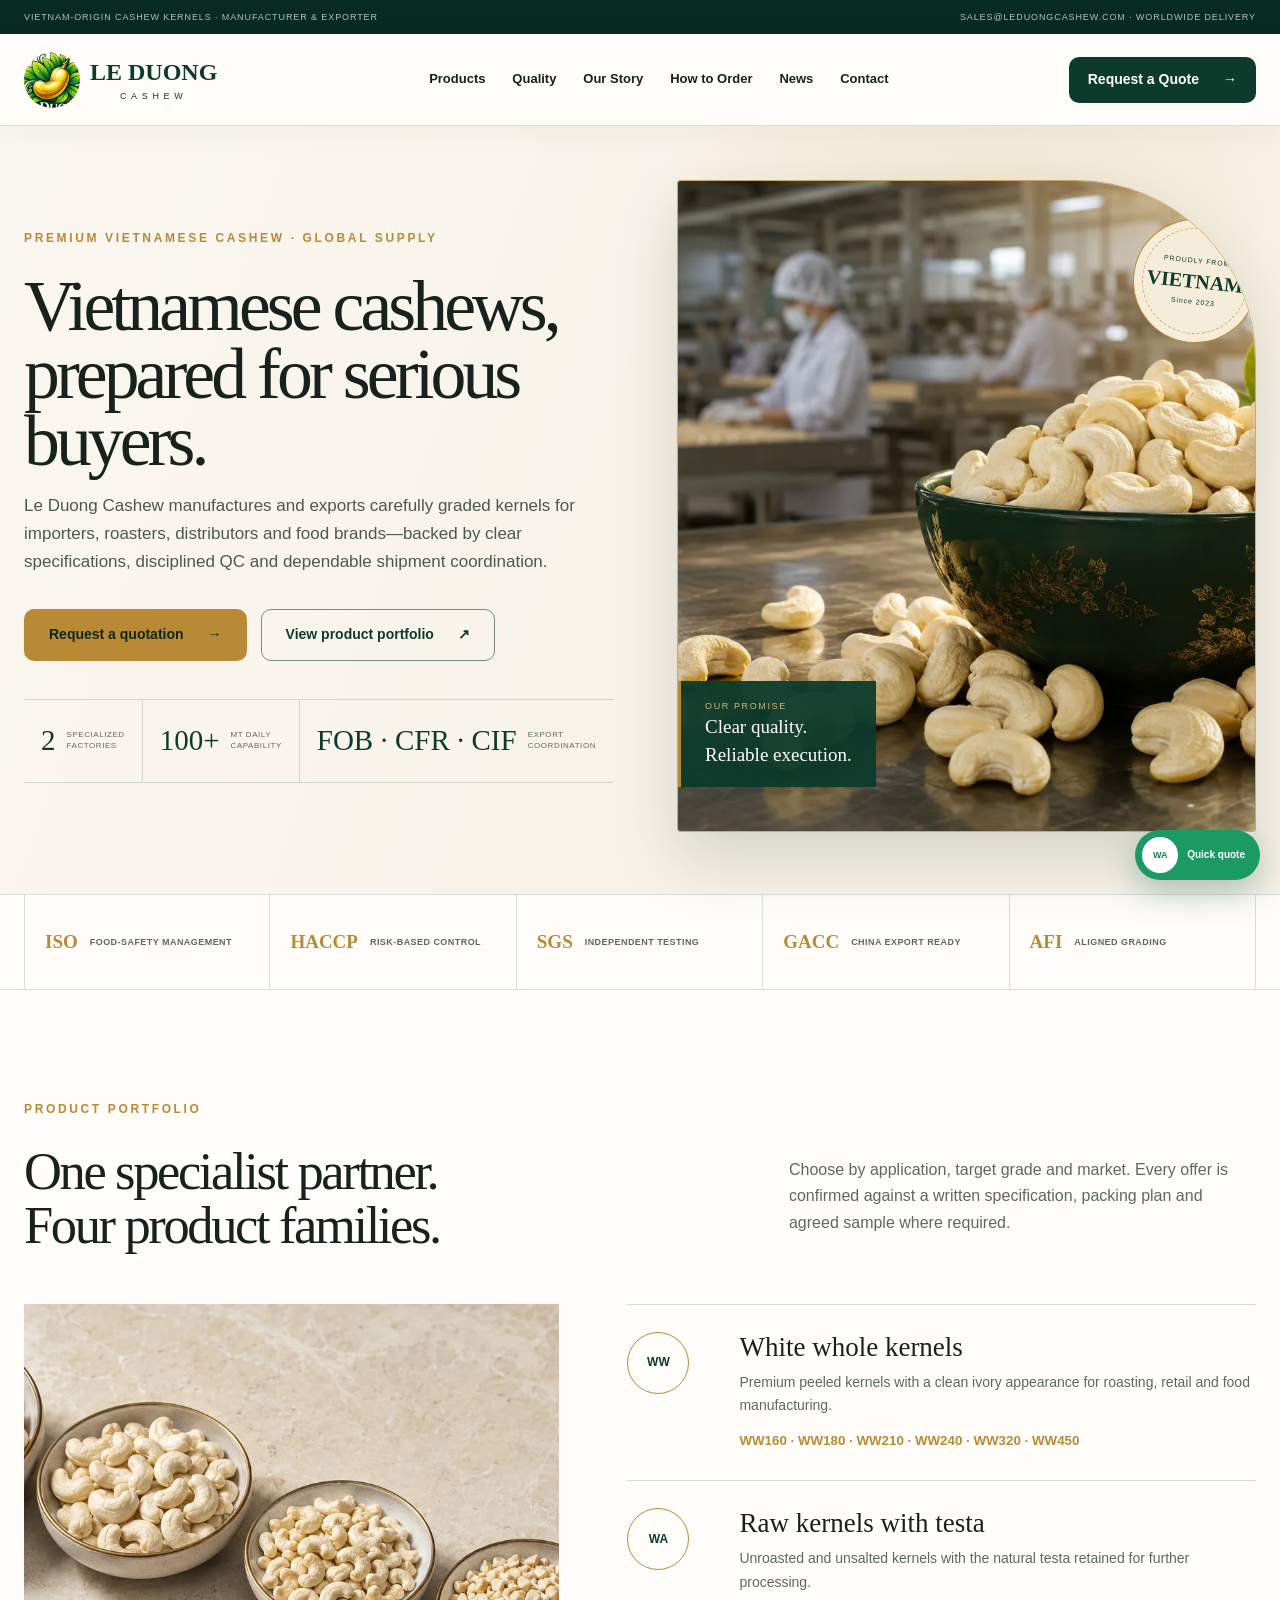
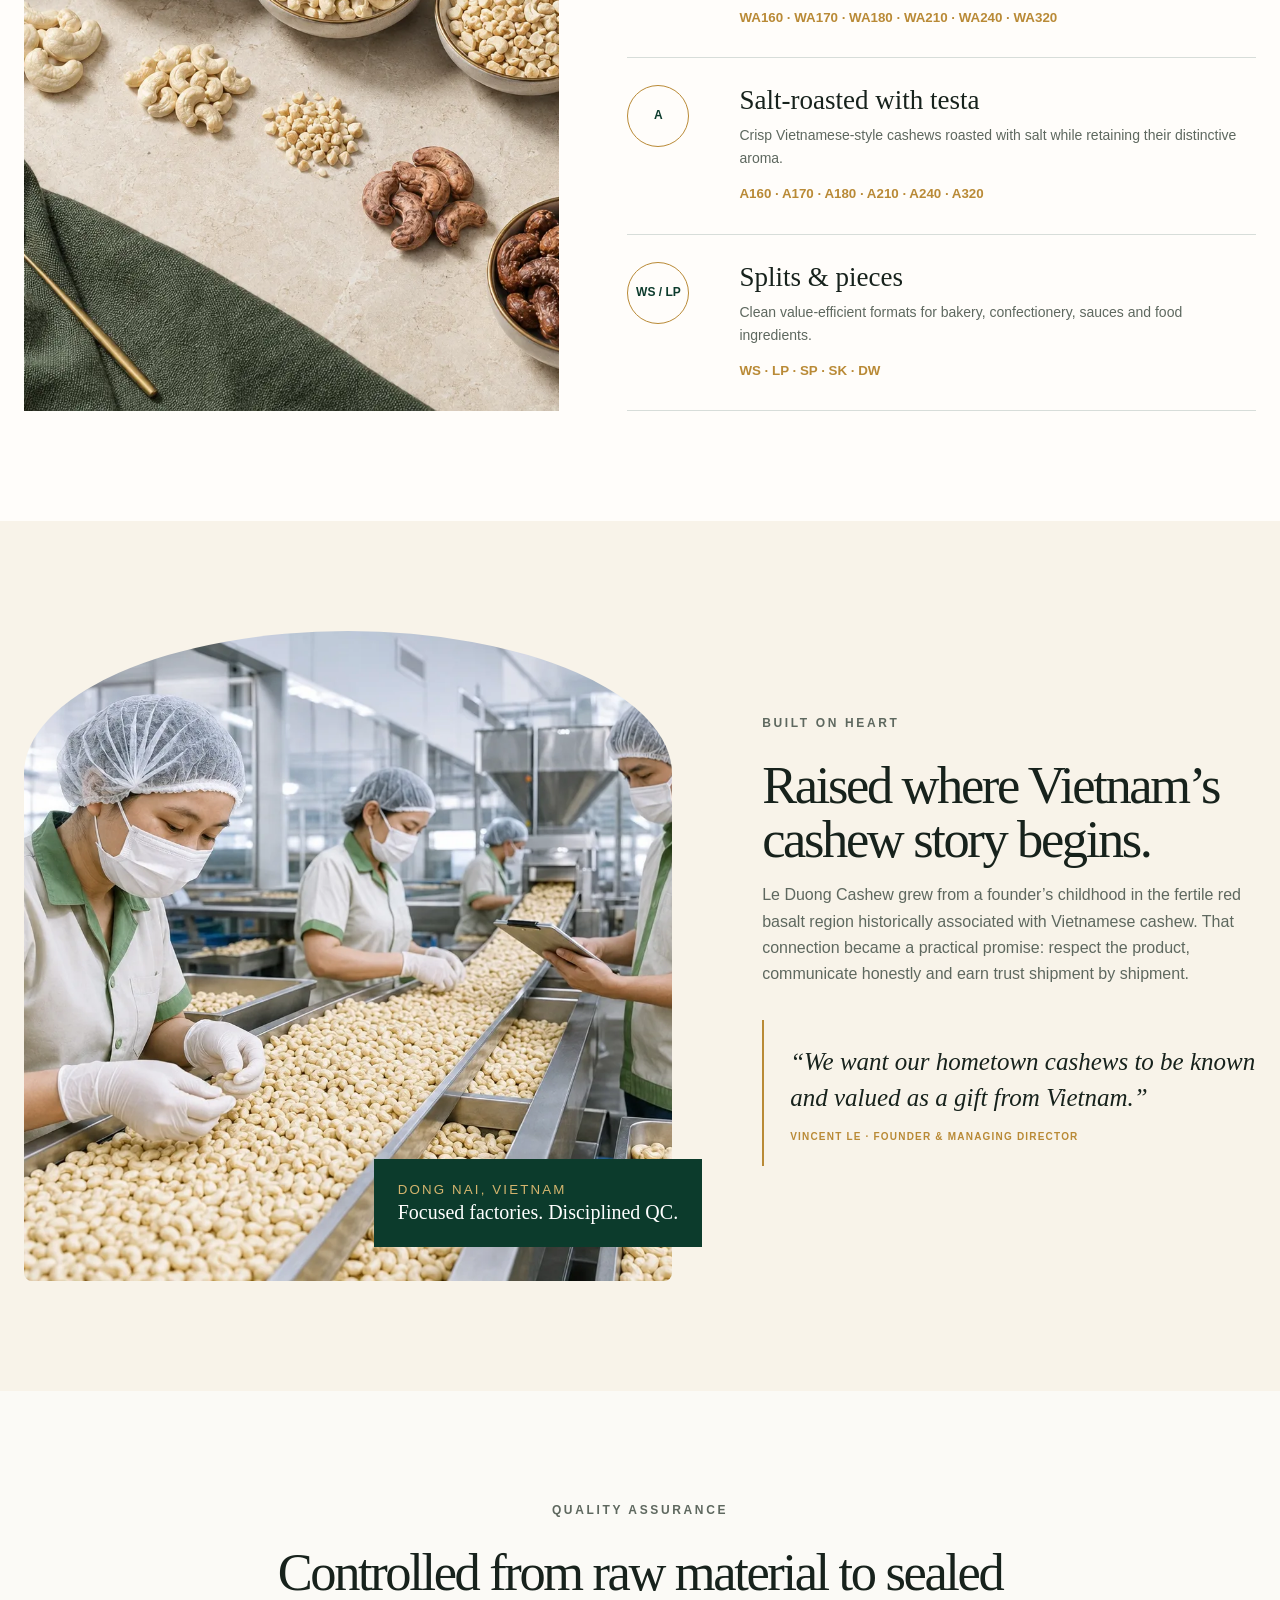
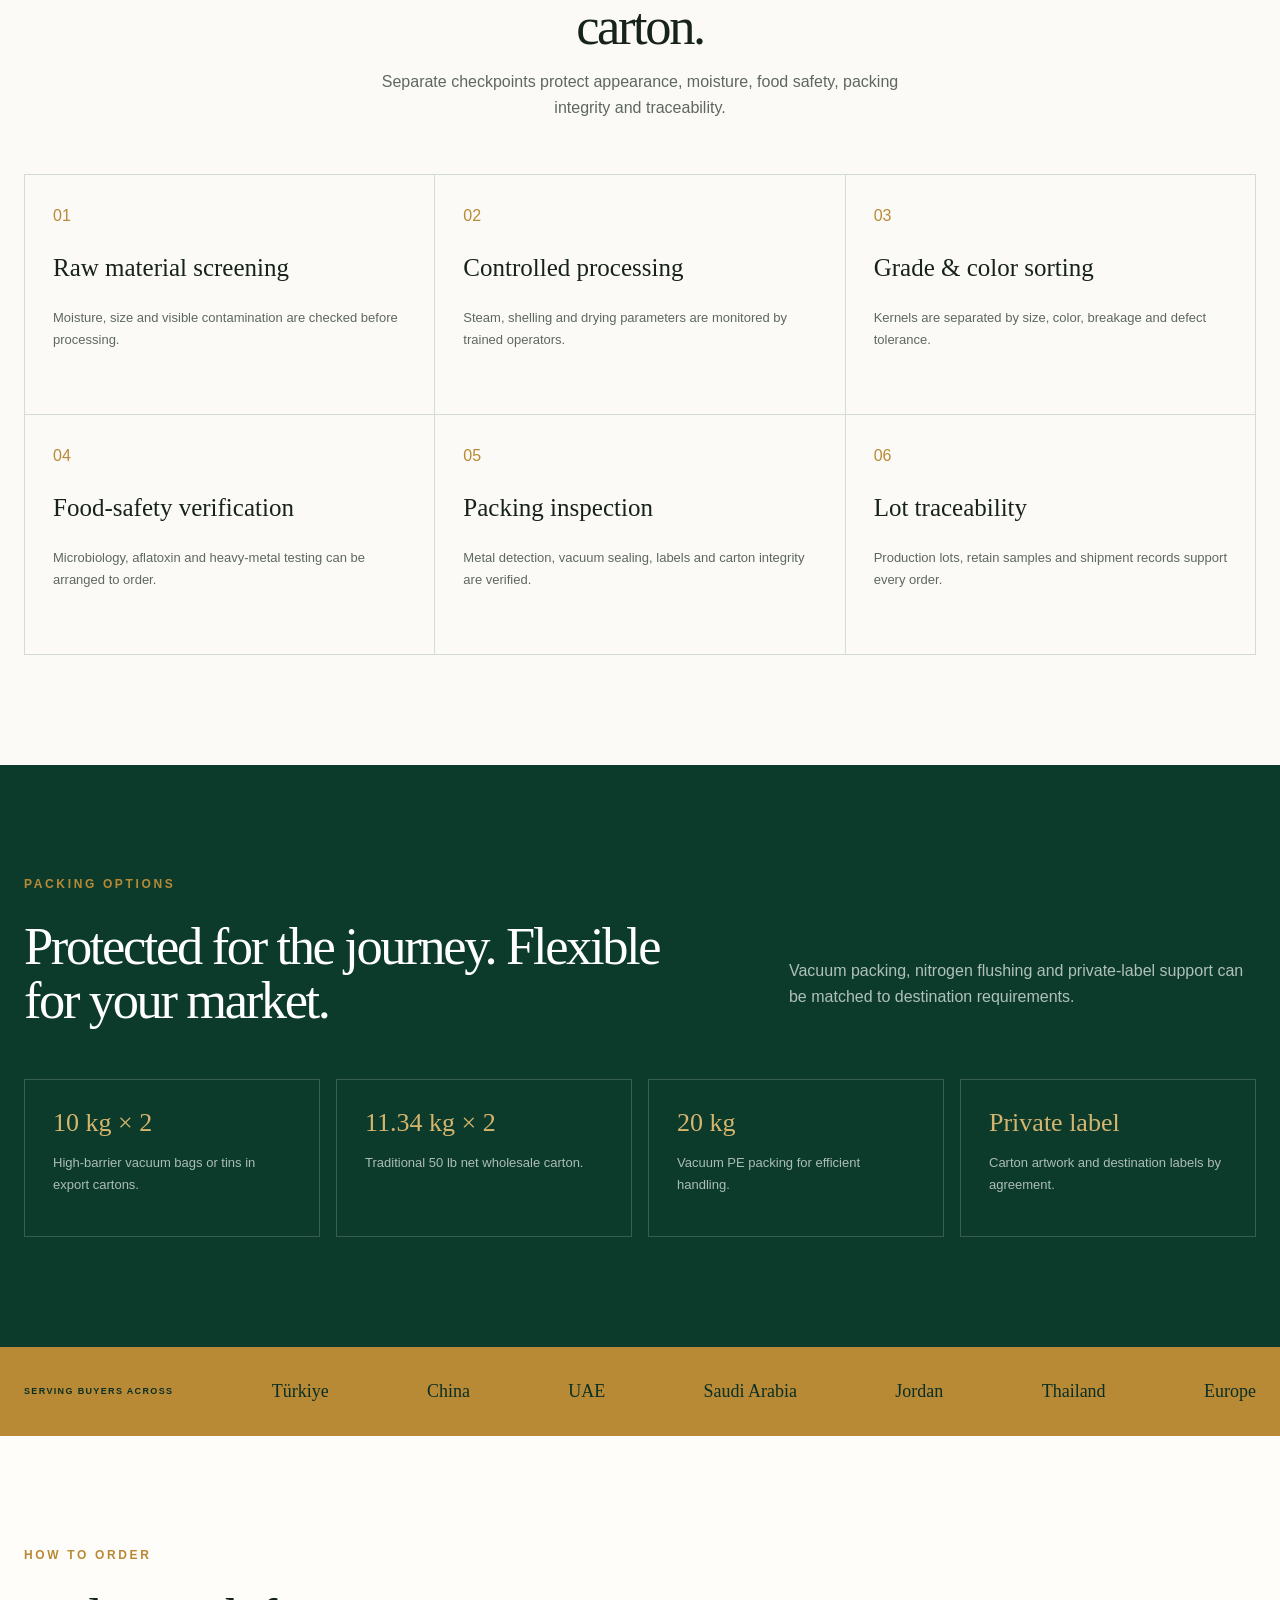
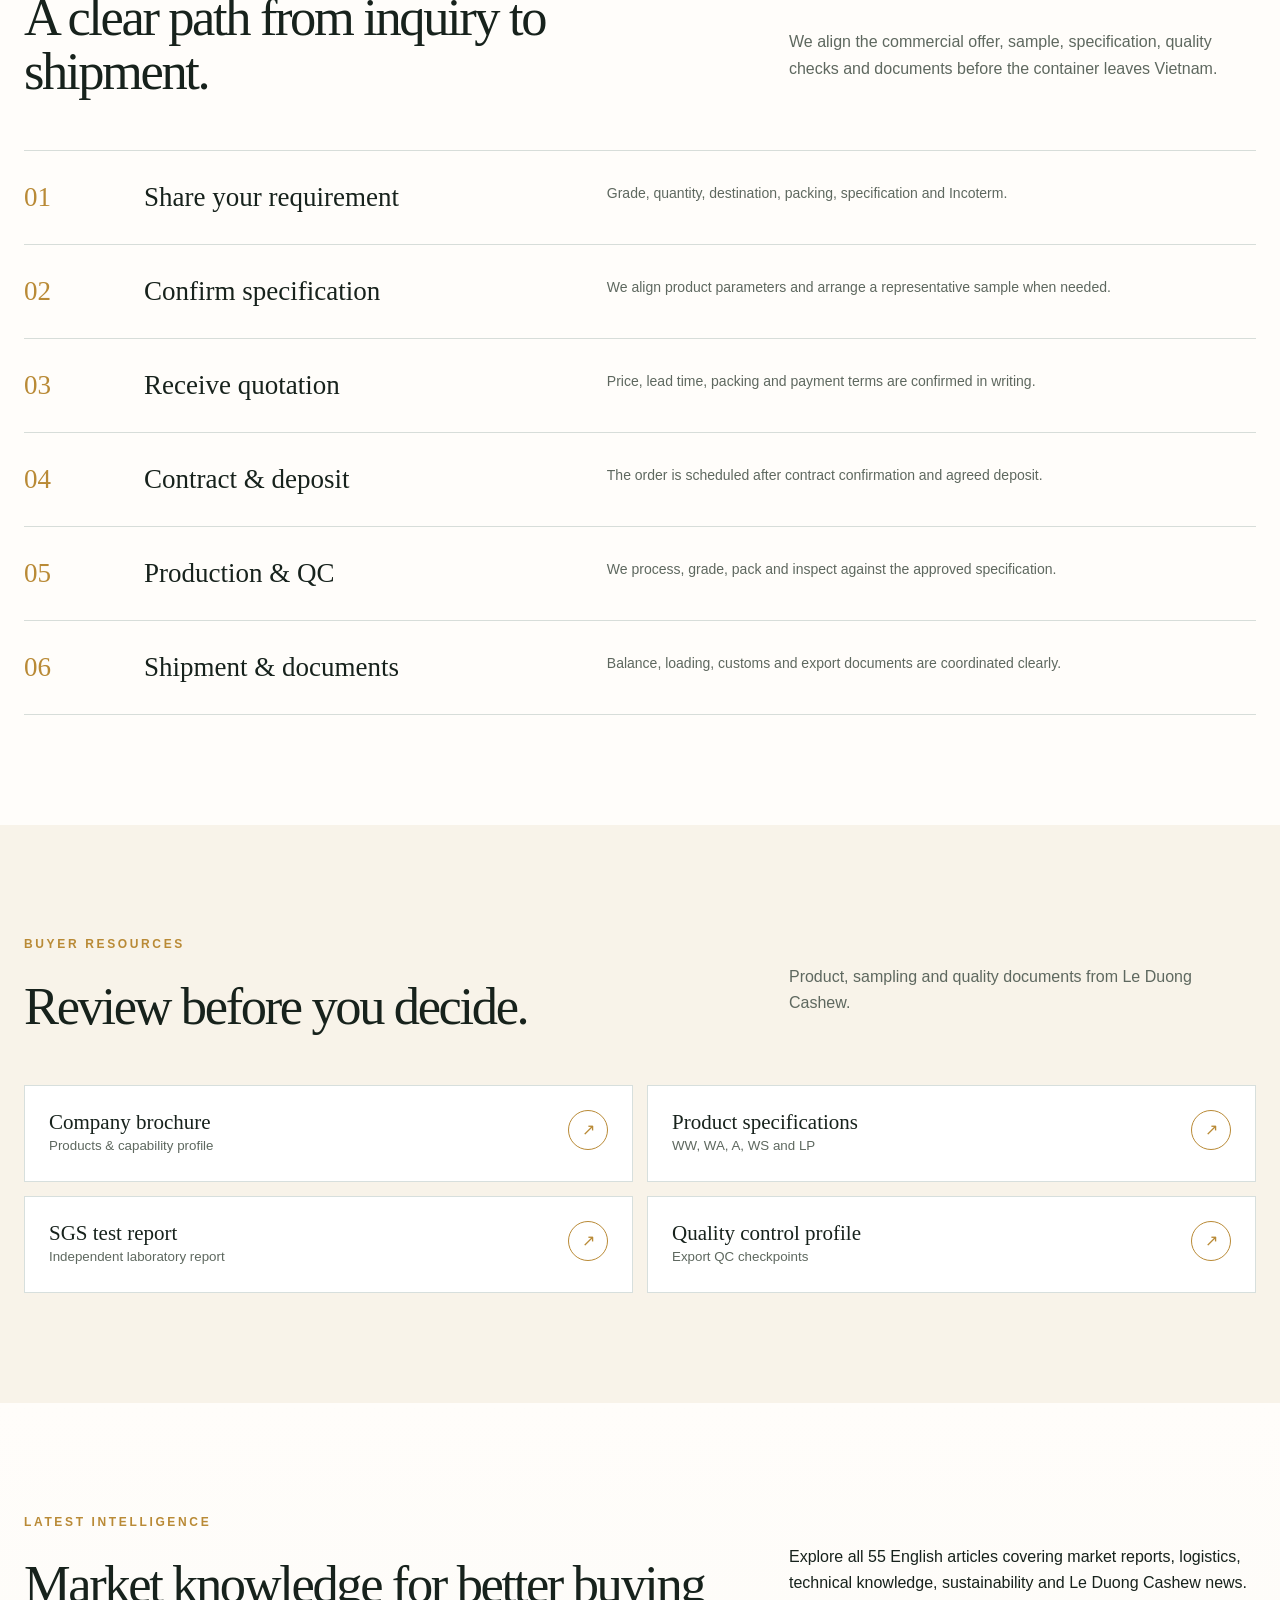
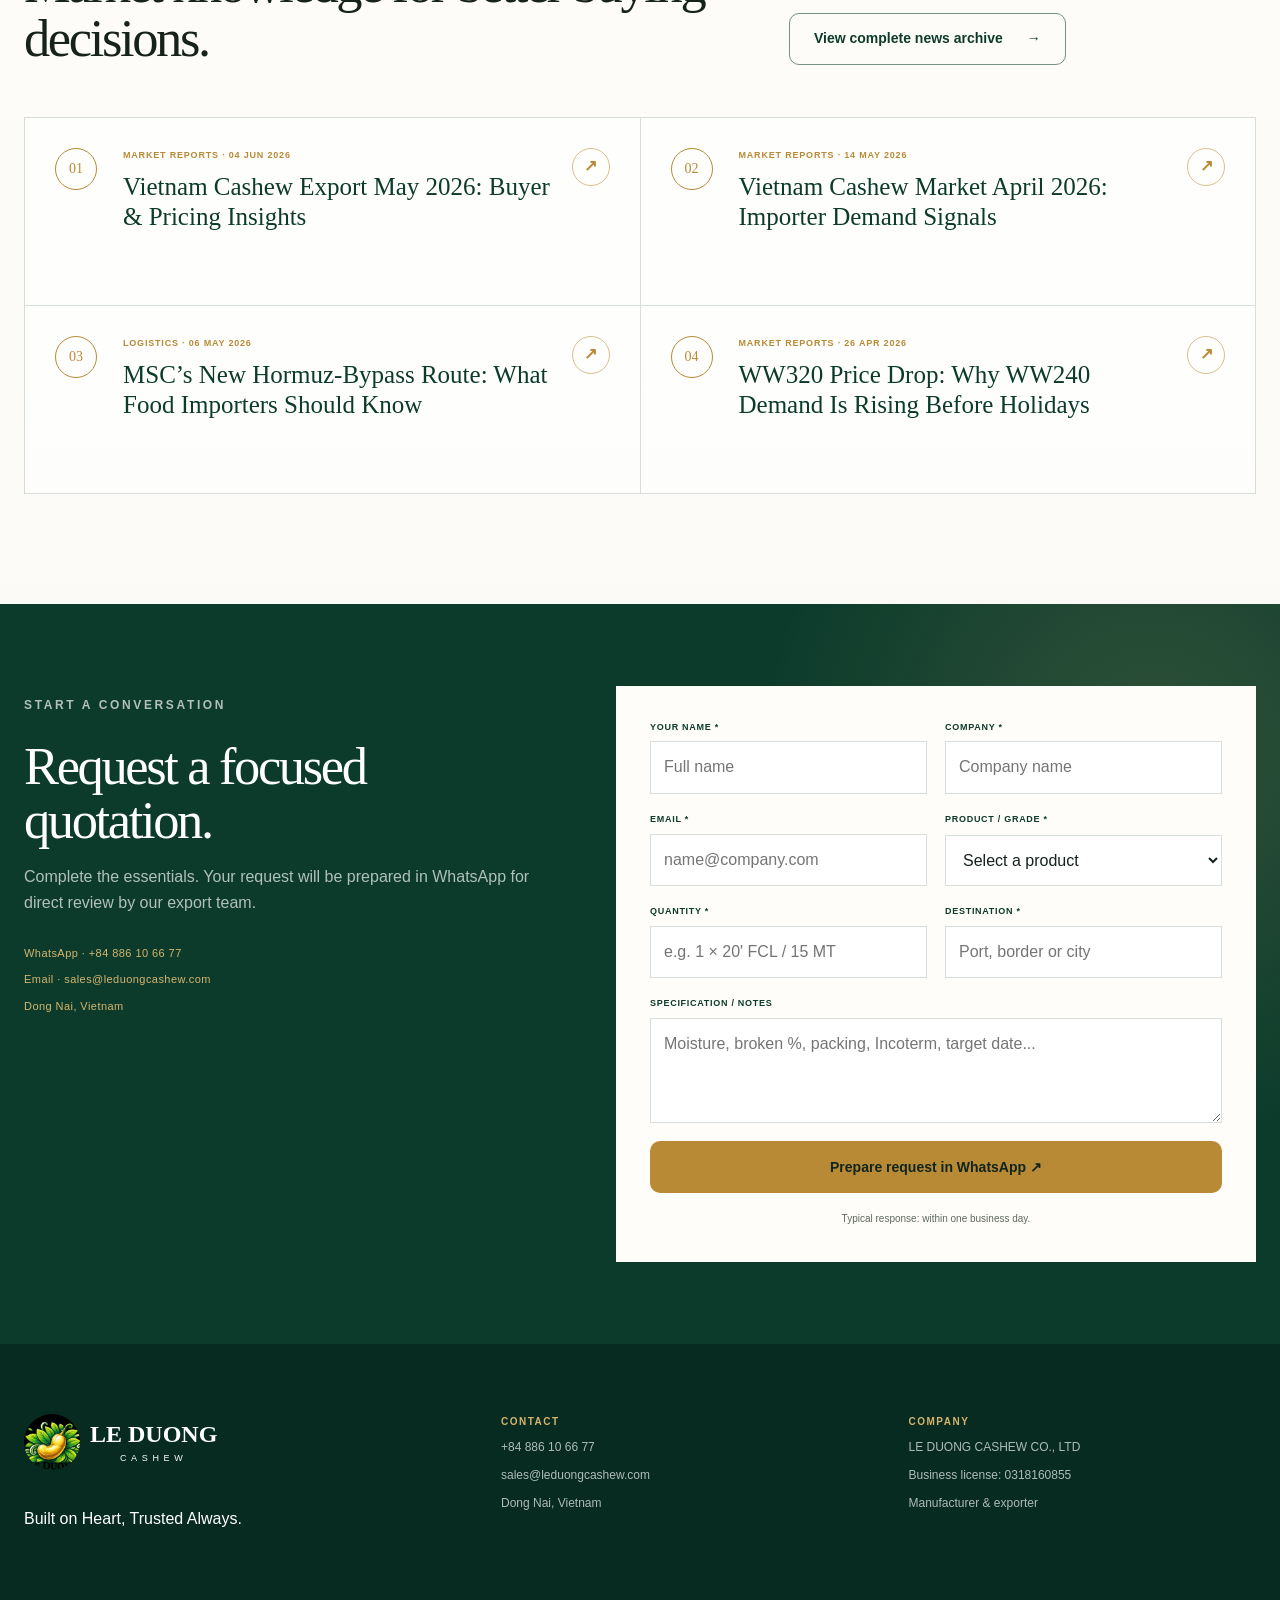
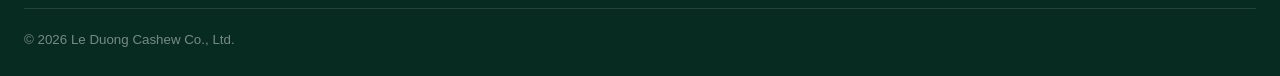
==== commit 12250868: "Add complete 55-article news archive" ====
--- a/index.html
+++ b/index.html
@@ -17,10 +17,10 @@
       <span class="brand-name"><strong>LE DUONG</strong><small>CASHEW</small></span>
     </a>
     <nav class="nav" aria-label="Main navigation">
-      <a href="#products">Products</a><a href="#quality">Quality</a><a href="#story">Our Story</a><a href="#order">How to Order</a><a href="#contact">Contact</a>
+      <a href="#products">Products</a><a href="#quality">Quality</a><a href="#story">Our Story</a><a href="#order">How to Order</a><a href="news.html">News</a><a href="#contact">Contact</a>
     </nav>
     <a class="btn btn-primary btn-small" href="#contact">Request a Quote <span>→</span></a>
-    <details class="mobile-menu"><summary aria-label="Open menu">☰</summary><div><a href="#products">Products</a><a href="#quality">Quality</a><a href="#story">Our Story</a><a href="#order">How to Order</a><a href="#contact">Contact</a></div></details>
+    <details class="mobile-menu"><summary aria-label="Open menu">☰</summary><div><a href="#products">Products</a><a href="#quality">Quality</a><a href="#story">Our Story</a><a href="#order">How to Order</a><a href="news.html">News</a><a href="#contact">Contact</a></div></details>
   </header>
 
   <main id="top">
@@ -96,6 +96,16 @@
       </div>
     </section>
 
+    <section class="section latest-news">
+      <div class="heading split"><div><p class="eyebrow">LATEST INTELLIGENCE</p><h2>Market knowledge for better buying decisions.</h2></div><div><p>Explore all 55 English articles covering market reports, logistics, technical knowledge, sustainability and Le Duong Cashew news.</p><a class="btn btn-outline" href="news.html">View complete news archive <span>→</span></a></div></div>
+      <div class="latest-news-grid">
+        <a href="https://leduongcashew.com/en/vietnam-cashew-export-may-2026-buyer-pricing-insights/" target="_blank"><span>01</span><small>MARKET REPORTS · 04 JUN 2026</small><h3>Vietnam Cashew Export May 2026: Buyer & Pricing Insights</h3><b>↗</b></a>
+        <a href="https://leduongcashew.com/en/vietnam-cashew-market-april-2026-importer-demand-signals/" target="_blank"><span>02</span><small>MARKET REPORTS · 14 MAY 2026</small><h3>Vietnam Cashew Market April 2026: Importer Demand Signals</h3><b>↗</b></a>
+        <a href="https://leduongcashew.com/en/mscs-new-hormuz-bypass-route-what-food-importers-should-know/" target="_blank"><span>03</span><small>LOGISTICS · 06 MAY 2026</small><h3>MSC’s New Hormuz-Bypass Route: What Food Importers Should Know</h3><b>↗</b></a>
+        <a href="https://leduongcashew.com/en/ww320-price-drop-why-ww240-demand-is-rising-before-holidays/" target="_blank"><span>04</span><small>MARKET REPORTS · 26 APR 2026</small><h3>WW320 Price Drop: Why WW240 Demand Is Rising Before Holidays</h3><b>↗</b></a>
+      </div>
+    </section>
+
     <section class="contact" id="contact">
       <div class="contact-intro"><p class="eyebrow">START A CONVERSATION</p><h2>Request a focused quotation.</h2><p>Complete the essentials. Your request will be prepared in WhatsApp for direct review by our export team.</p><div class="contact-details"><span>WhatsApp · +84 886 10 66 77</span><span>Email · sales@leduongcashew.com</span><span>Dong Nai, Vietnam</span></div></div>
       <form class="quote-form" id="quote-form">
--- a/styles.css
+++ b/styles.css
@@ -6,3 +6,46 @@
 .utility{min-height:34px;padding:0 max(24px,calc((100vw - 1320px)/2));display:flex;align-items:center;justify-content:space-between;gap:20px;background:#072b21;color:rgba(255,255,255,.7);font-size:9px;letter-spacing:.1em;text-transform:uppercase}.header{height:92px;box-shadow:0 8px 30px rgba(7,43,33,.04)}.nav{font-size:13px}.hero{min-height:760px;padding-block:54px 62px;grid-template-columns:.88fr 1.12fr;background:radial-gradient(circle at 78% 18%,rgba(213,181,110,.22),transparent 30%),linear-gradient(110deg,rgba(255,255,255,.35),transparent 52%),var(--ivory)}.hero h1{font-size:clamp(58px,5.6vw,90px);line-height:.94;letter-spacing:-.055em}.hero-visual{min-height:650px;border-radius:3px 180px 3px 3px}.hero-visual>img{height:650px}.origin-seal{position:absolute;right:-2px;top:38px;width:124px;height:124px;border-radius:50%;background:#f5ecd9;border:1px solid var(--gold);color:var(--forest);display:grid;align-content:center;justify-items:center;box-shadow:0 18px 38px rgba(12,59,44,.13);transform:rotate(6deg)}.origin-seal:before{content:"";position:absolute;inset:8px;border:1px dashed rgba(185,138,54,.65);border-radius:50%}.origin-seal small,.origin-seal span{position:relative;font-size:7px;letter-spacing:.13em}.origin-seal strong{position:relative;margin:3px 0;font:600 20px var(--serif)}.hero-proof{display:grid;grid-template-columns:.62fr .8fr 1.35fr;margin-top:38px;border-top:1px solid var(--line);border-bottom:1px solid var(--line)}.hero-proof div{min-height:82px;padding:17px;display:flex;align-items:center;gap:11px;border-right:1px solid var(--line)}.hero-proof div:last-child{border-right:0}.hero-proof strong{font:500 29px/1 var(--serif);color:var(--forest);white-space:nowrap}.hero-proof span{font-size:8px;line-height:1.35;letter-spacing:.07em;text-transform:uppercase;color:var(--muted)}.assurance{padding:0 max(24px,calc((100vw - 1320px)/2));display:grid;grid-template-columns:repeat(5,1fr);border-top:1px solid var(--line);border-bottom:1px solid var(--line)}.assurance div{min-height:94px;padding:20px;display:flex;align-items:center;gap:12px;border-right:1px solid var(--line)}.assurance div:first-child{border-left:1px solid var(--line)}.assurance span{color:var(--gold);font:600 19px var(--serif)}.assurance strong{color:var(--muted);font-size:9px;line-height:1.4;text-transform:uppercase;letter-spacing:.05em}.market-band{padding:34px max(24px,calc((100vw - 1320px)/2));display:flex;align-items:center;justify-content:space-between;gap:22px;background:var(--gold);color:#092f24}.market-band span{font-size:9px;font-weight:800;letter-spacing:.15em;text-transform:uppercase}.market-band strong{font:500 18px var(--serif)}.contact{align-items:start}.contact-intro{padding-top:10px}.contact-details{display:grid;gap:8px;margin-top:28px;color:var(--gold2);font-size:11px;letter-spacing:.04em}.quote-form{width:min(650px,50vw);padding:34px;background:#fffdfa;color:var(--ink);display:grid;grid-template-columns:1fr 1fr;gap:18px}.quote-form label{display:grid;gap:7px}.quote-form label>span{color:var(--forest);font-size:9px;font-weight:800;letter-spacing:.08em;text-transform:uppercase}.quote-form input,.quote-form select,.quote-form textarea{width:100%;min-height:50px;padding:12px 13px;border:1px solid var(--line);border-radius:0;background:white;color:var(--ink);font:inherit}.quote-form textarea{resize:vertical}.quote-form .wide{grid-column:1/-1}.form-status{margin:0!important;color:var(--muted)!important;font-size:10px!important;text-align:center}.floating-wa{position:fixed;right:20px;bottom:20px;z-index:60;padding:7px 15px 7px 7px;display:flex;align-items:center;gap:9px;border-radius:999px;background:#1b9a63;color:white;box-shadow:0 12px 34px rgba(8,80,52,.28)}.floating-wa span{width:36px;height:36px;display:grid;place-items:center;border-radius:50%;background:white;color:#138354;font-size:9px;font-weight:800}.floating-wa strong{font-size:10px}
 @media(max-width:1000px){.assurance{grid-template-columns:repeat(3,1fr)}.market-band{flex-wrap:wrap;justify-content:flex-start}.quote-form{width:100%}}
 @media(max-width:700px){.utility{display:none}.hero{grid-template-columns:1fr;padding-top:42px}.hero h1{font-size:48px}.hero-proof{grid-template-columns:repeat(3,1fr)}.hero-proof div{padding:10px 6px;display:grid;text-align:center}.hero-proof strong{font-size:23px}.hero-visual{border-radius:3px 100px 3px 3px}.origin-seal{width:100px;height:100px}.assurance{grid-template-columns:1fr 1fr;padding-inline:0}.assurance div{padding:12px 10px}.market-band{display:grid;grid-template-columns:1fr 1fr}.market-band span{grid-column:1/-1}.quote-form{padding:22px;grid-template-columns:1fr}.quote-form .wide{grid-column:auto}.floating-wa{right:12px;bottom:12px;padding-right:7px}.floating-wa strong{display:none}}
+
+/* News and market intelligence */
+.latest-news{background:linear-gradient(180deg,#fffdfa 0%,#fbfaf6 100%)}
+.latest-news-grid{display:grid;grid-template-columns:repeat(2,1fr);border-top:1px solid var(--line);border-left:1px solid var(--line)}
+.latest-news-grid a{min-height:188px;padding:30px;display:grid;grid-template-columns:48px 1fr 38px;grid-template-rows:auto 1fr;gap:10px 20px;align-items:start;border-right:1px solid var(--line);border-bottom:1px solid var(--line);background:rgba(255,255,255,.72);transition:.25s ease}
+.latest-news-grid a:hover{background:white;box-shadow:0 18px 45px rgba(12,59,44,.08);transform:translateY(-2px)}
+.latest-news-grid small{grid-column:2;color:var(--gold);font-size:9px;font-weight:800;letter-spacing:.09em;text-transform:uppercase}
+.latest-news-grid h3{grid-column:2;margin:0;font:500 25px/1.18 var(--serif);color:var(--forest)}
+.latest-news-grid span{grid-column:1;grid-row:1/3;width:42px;height:42px;border:1px solid var(--gold);border-radius:50%;display:grid;place-items:center;color:var(--gold);font:500 14px var(--serif)}
+.latest-news-grid b{grid-column:3;grid-row:1/3;width:38px;height:38px;border:1px solid rgba(185,138,54,.55);border-radius:50%;display:grid;place-items:center;color:var(--gold)}
+.news-hero{padding:96px max(24px,calc((100vw - 1320px)/2)) 84px;background:radial-gradient(circle at 86% 14%,rgba(213,181,110,.21),transparent 31%),var(--forest);color:white}
+.news-hero .eyebrow{margin-bottom:20px}
+.news-hero h1{max-width:900px;margin:0;font:500 clamp(52px,5vw,78px)/.98 var(--serif);letter-spacing:-.045em}
+.news-hero p:last-child{max-width:670px;margin:24px 0 0;color:rgba(255,255,255,.68);font-size:16px}
+.news-page{padding:100px max(24px,calc((100vw - 1320px)/2));background:#fbfaf6}
+.news-feature-grid{display:grid;grid-template-columns:1.2fr .8fr;grid-template-rows:repeat(2,270px);gap:16px;margin-bottom:78px}
+.news-feature-grid a{position:relative;overflow:hidden;background:#123f31;color:white}
+.news-feature-grid a:first-child{grid-row:1/3}
+.news-feature-grid img{height:100%;object-fit:cover;transition:transform .45s ease}
+.news-feature-grid a:hover img{transform:scale(1.035)}
+.news-feature-grid a:after{content:"";position:absolute;inset:0;background:linear-gradient(180deg,transparent 24%,rgba(4,27,20,.9) 100%)}
+.news-feature-grid div{position:absolute;z-index:2;left:0;right:0;bottom:0;padding:28px}
+.news-feature-grid small{color:var(--gold2);font-size:9px;font-weight:800;letter-spacing:.12em;text-transform:uppercase}
+.news-feature-grid h2{max-width:650px;margin:8px 0 0;font:500 27px/1.15 var(--serif)}
+.news-feature-grid a:first-child h2{font-size:clamp(30px,3vw,46px)}
+.news-feature-grid strong{display:inline-block;margin-top:14px;color:var(--gold2);font-size:10px;letter-spacing:.07em;text-transform:uppercase}
+.archive-toolbar{margin-bottom:18px;padding:22px 24px;display:grid;grid-template-columns:1fr auto;gap:22px;align-items:end;border:1px solid var(--line);background:white}
+.archive-toolbar label{display:grid;gap:7px;color:var(--forest);font-size:9px;font-weight:800;letter-spacing:.09em;text-transform:uppercase}
+.archive-toolbar input{min-height:50px;padding:12px 15px;border:1px solid var(--line);background:#fbfaf6;color:var(--ink);font:inherit}
+.archive-toolbar strong{padding-bottom:13px;color:var(--gold);font:500 18px var(--serif);white-space:nowrap}
+.archive-toolbar>div{display:flex;align-items:baseline;gap:6px;color:var(--muted);font-size:10px;text-transform:uppercase;letter-spacing:.08em}
+.archive-head,.archive-list>a{display:grid;grid-template-columns:150px 180px minmax(0,1fr) 44px;gap:22px;align-items:center}
+.archive-head{padding:13px 22px;color:var(--muted);font-size:9px;font-weight:800;letter-spacing:.1em;text-transform:uppercase}
+.archive-list{border-top:1px solid var(--line)}
+.archive-list>a{min-height:92px;padding:18px 22px;border-bottom:1px solid var(--line);background:rgba(255,255,255,.45);transition:.2s ease}
+.archive-list>a:hover{background:white;box-shadow:0 12px 32px rgba(12,59,44,.06)}
+.archive-list time{color:var(--muted);font-size:11px}
+.archive-list span{color:var(--gold);font-size:9px;letter-spacing:.08em;text-transform:uppercase}
+.archive-list h3{margin:0;font:500 21px/1.22 var(--serif);color:var(--forest)}
+.archive-list b{width:34px;height:34px;border:1px solid rgba(185,138,54,.55);border-radius:50%;display:grid;place-items:center;color:var(--gold)}
+[hidden]{display:none!important}
+@media(max-width:1000px){.news-feature-grid{grid-template-rows:repeat(2,240px)}.archive-head,.archive-list>a{grid-template-columns:120px 150px minmax(0,1fr) 40px}}
+@media(max-width:700px){.latest-news-grid{grid-template-columns:1fr}.latest-news-grid a{min-height:auto;padding:22px;grid-template-columns:42px 1fr 34px;gap:8px 12px}.latest-news-grid h3{font-size:21px}.latest-news-grid b{width:34px;height:34px}.news-hero{padding:66px 18px 58px}.news-hero h1{font-size:47px}.news-page{padding:58px 18px}.news-feature-grid{grid-template-columns:1fr;grid-template-rows:380px 250px 250px;margin-bottom:52px}.news-feature-grid a:first-child{grid-row:auto}.news-feature-grid a:first-child h2,.news-feature-grid h2{font-size:27px}.archive-toolbar{grid-template-columns:1fr;padding:18px}.archive-toolbar strong{padding:0}.archive-head{display:none}.archive-list>a{grid-template-columns:1fr auto;gap:7px 12px;padding:20px 16px}.archive-list time,.archive-list span,.archive-list h3{grid-column:1}.archive-list h3{font-size:20px}.archive-list b{grid-column:2;grid-row:1/4}}
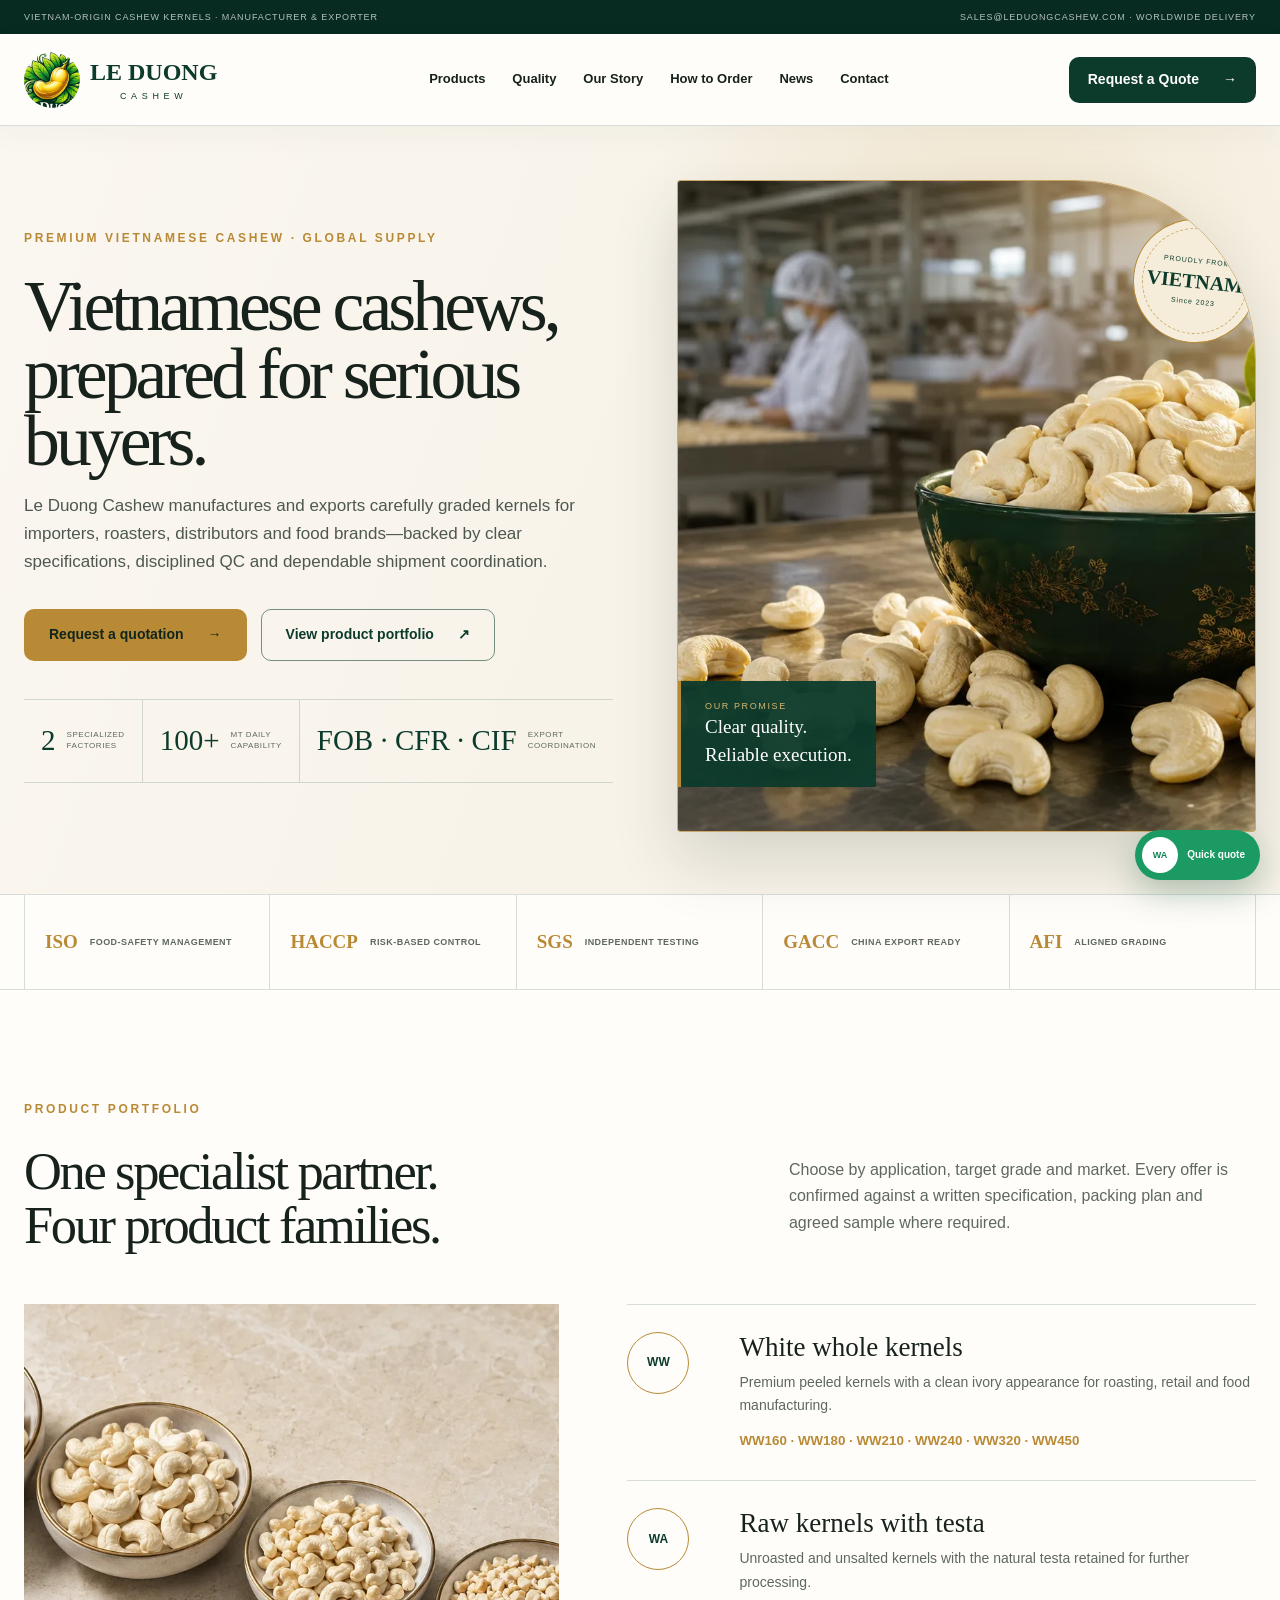
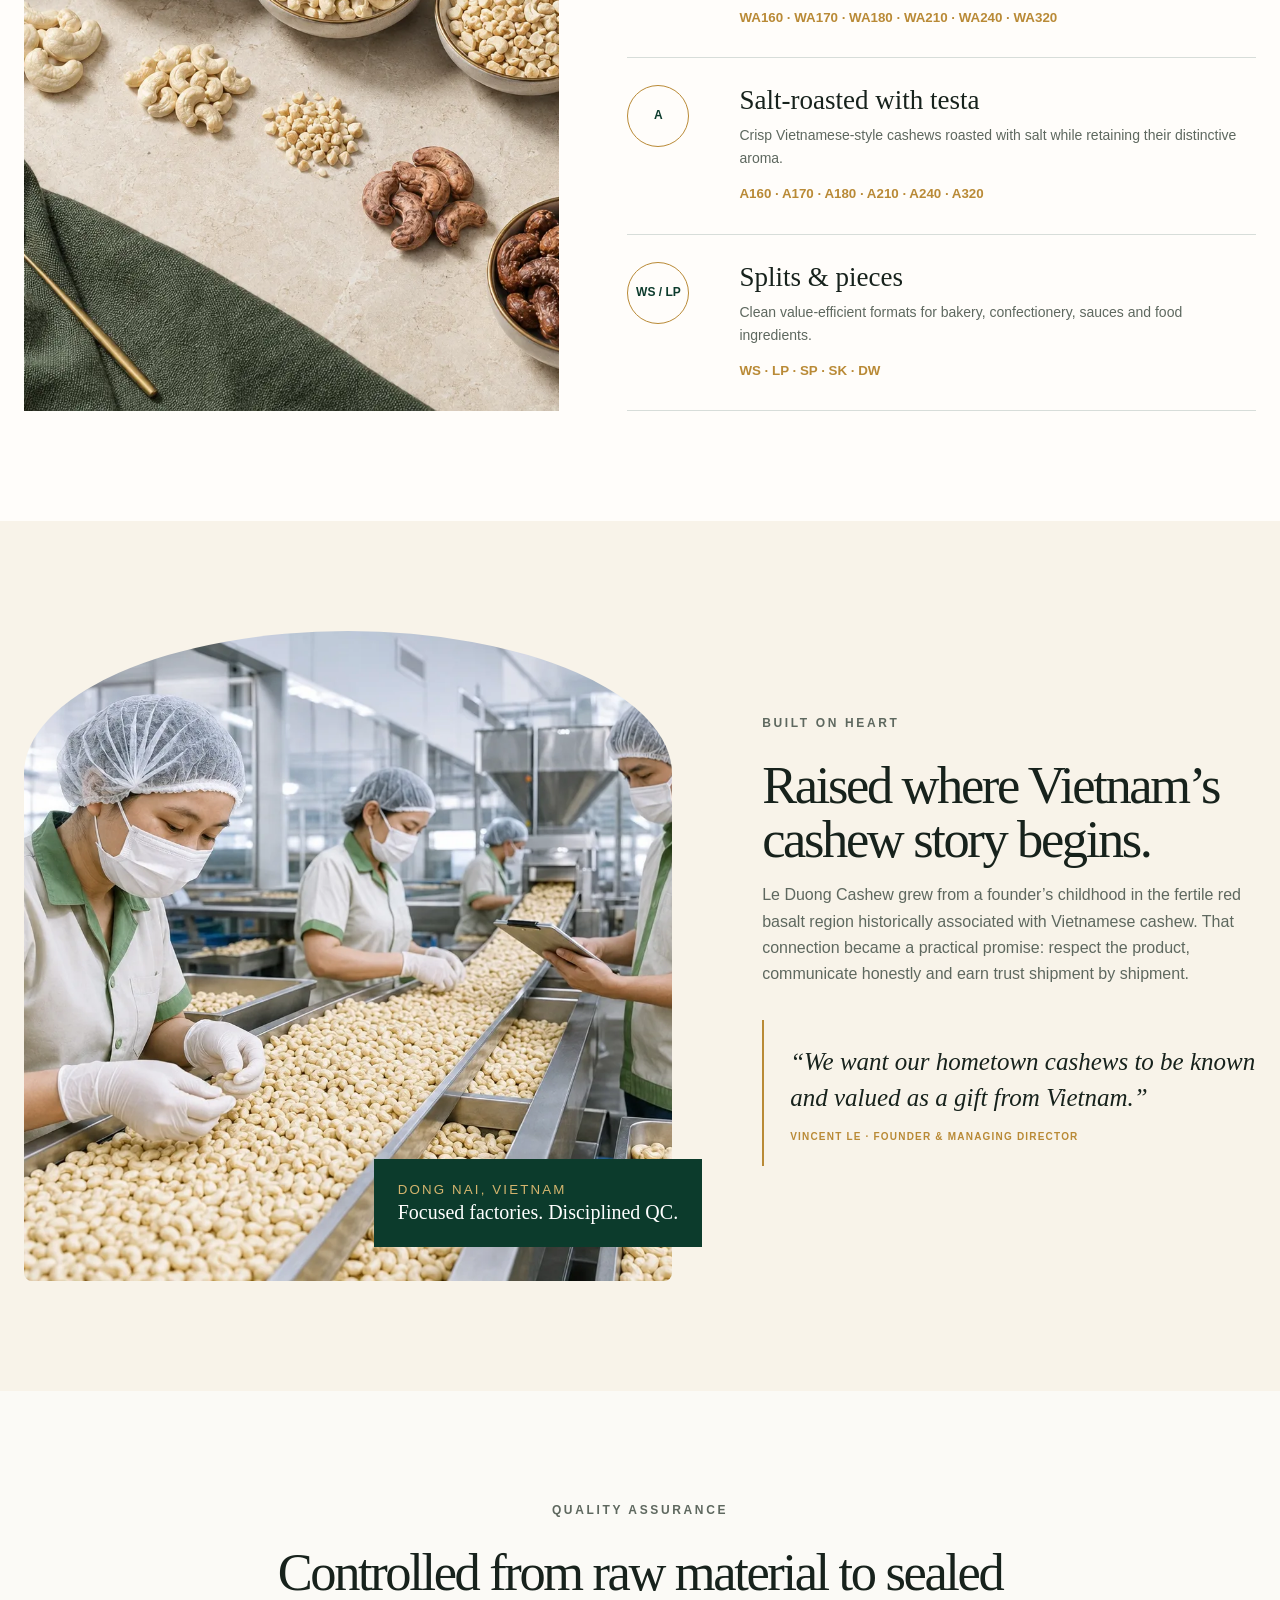
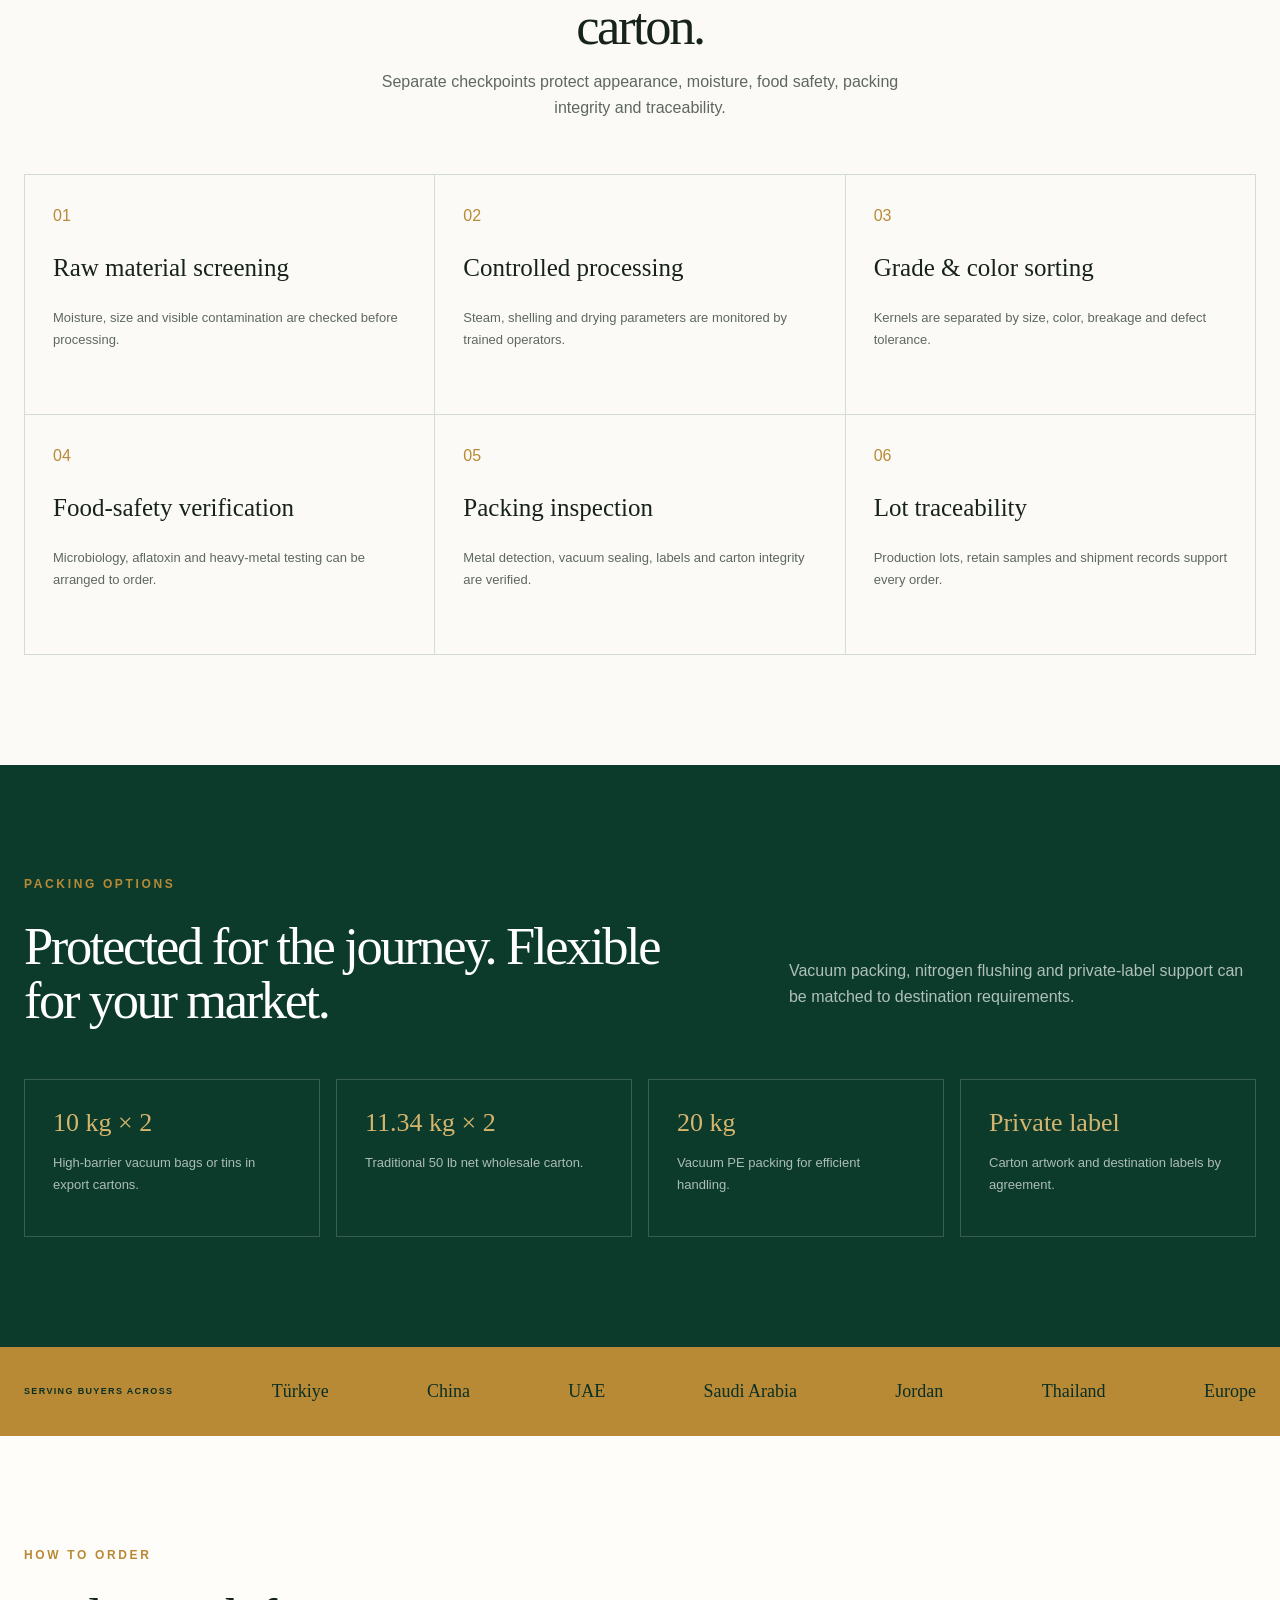
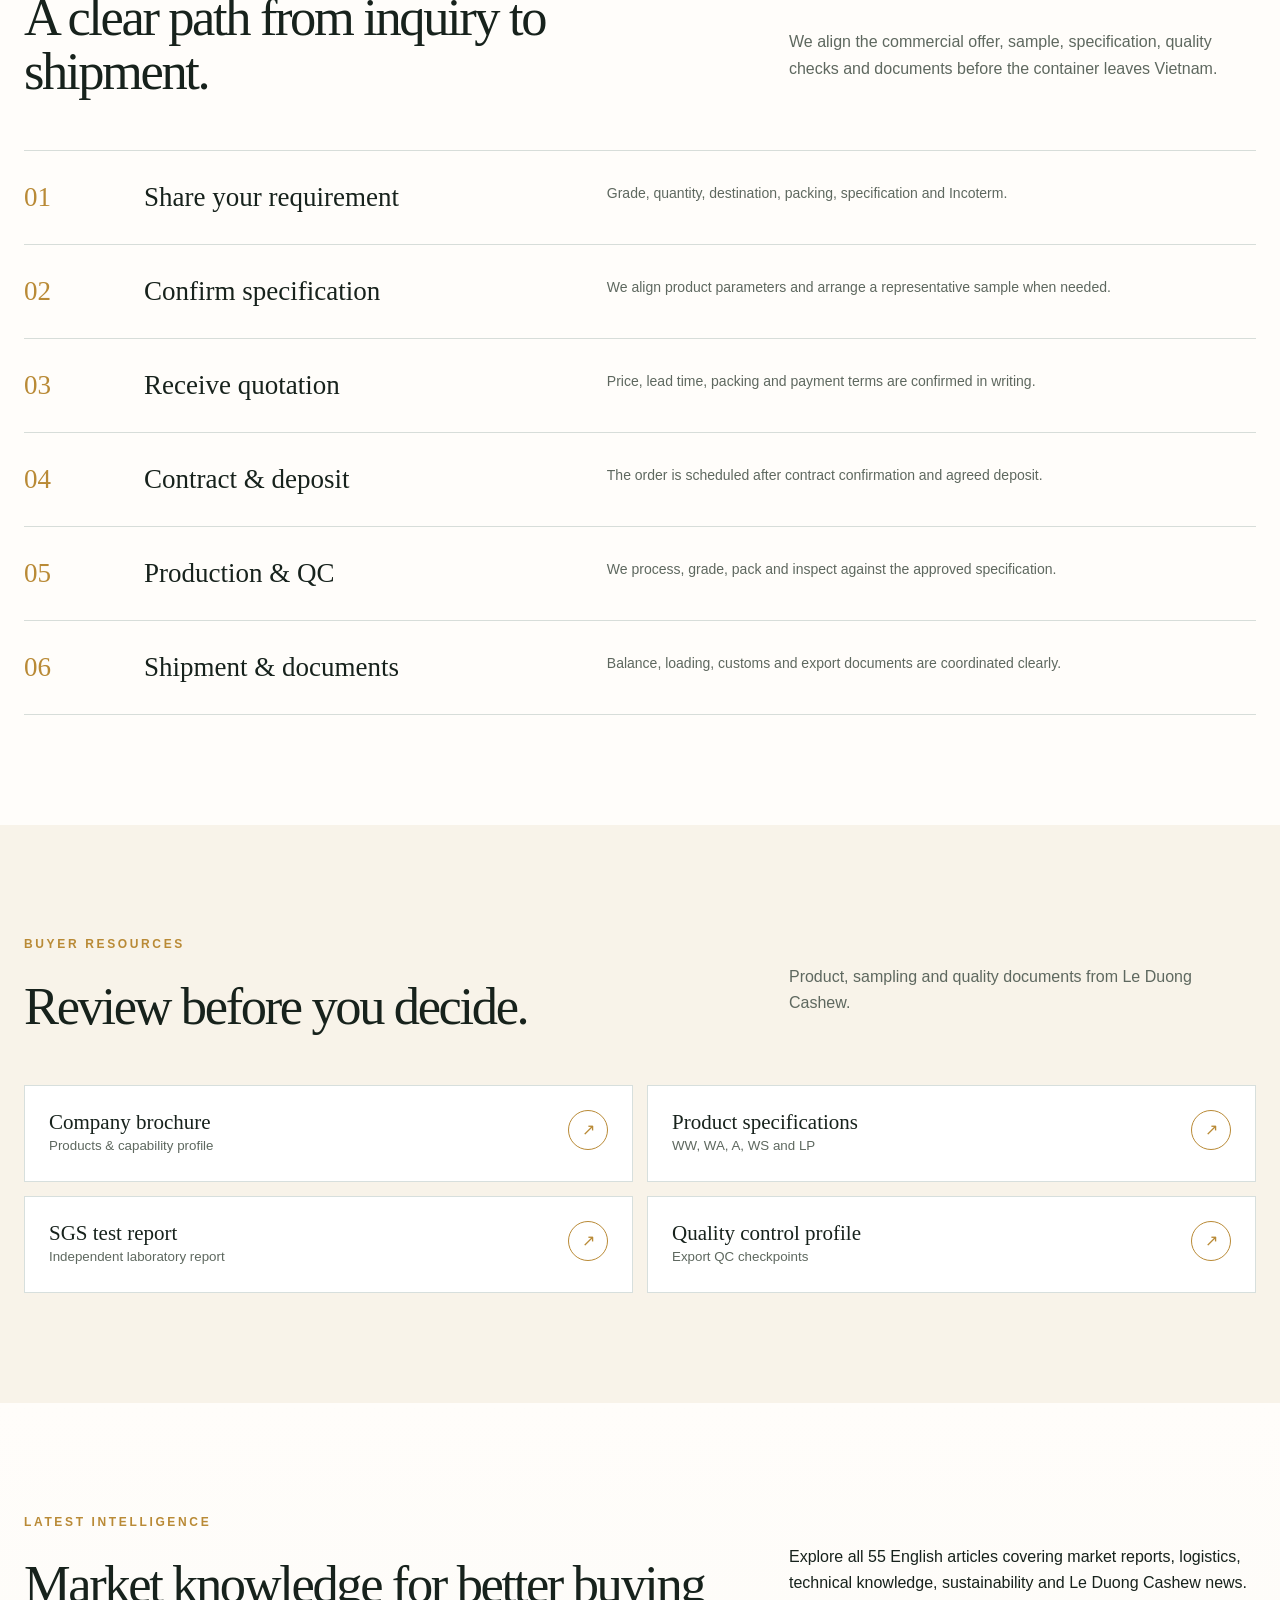
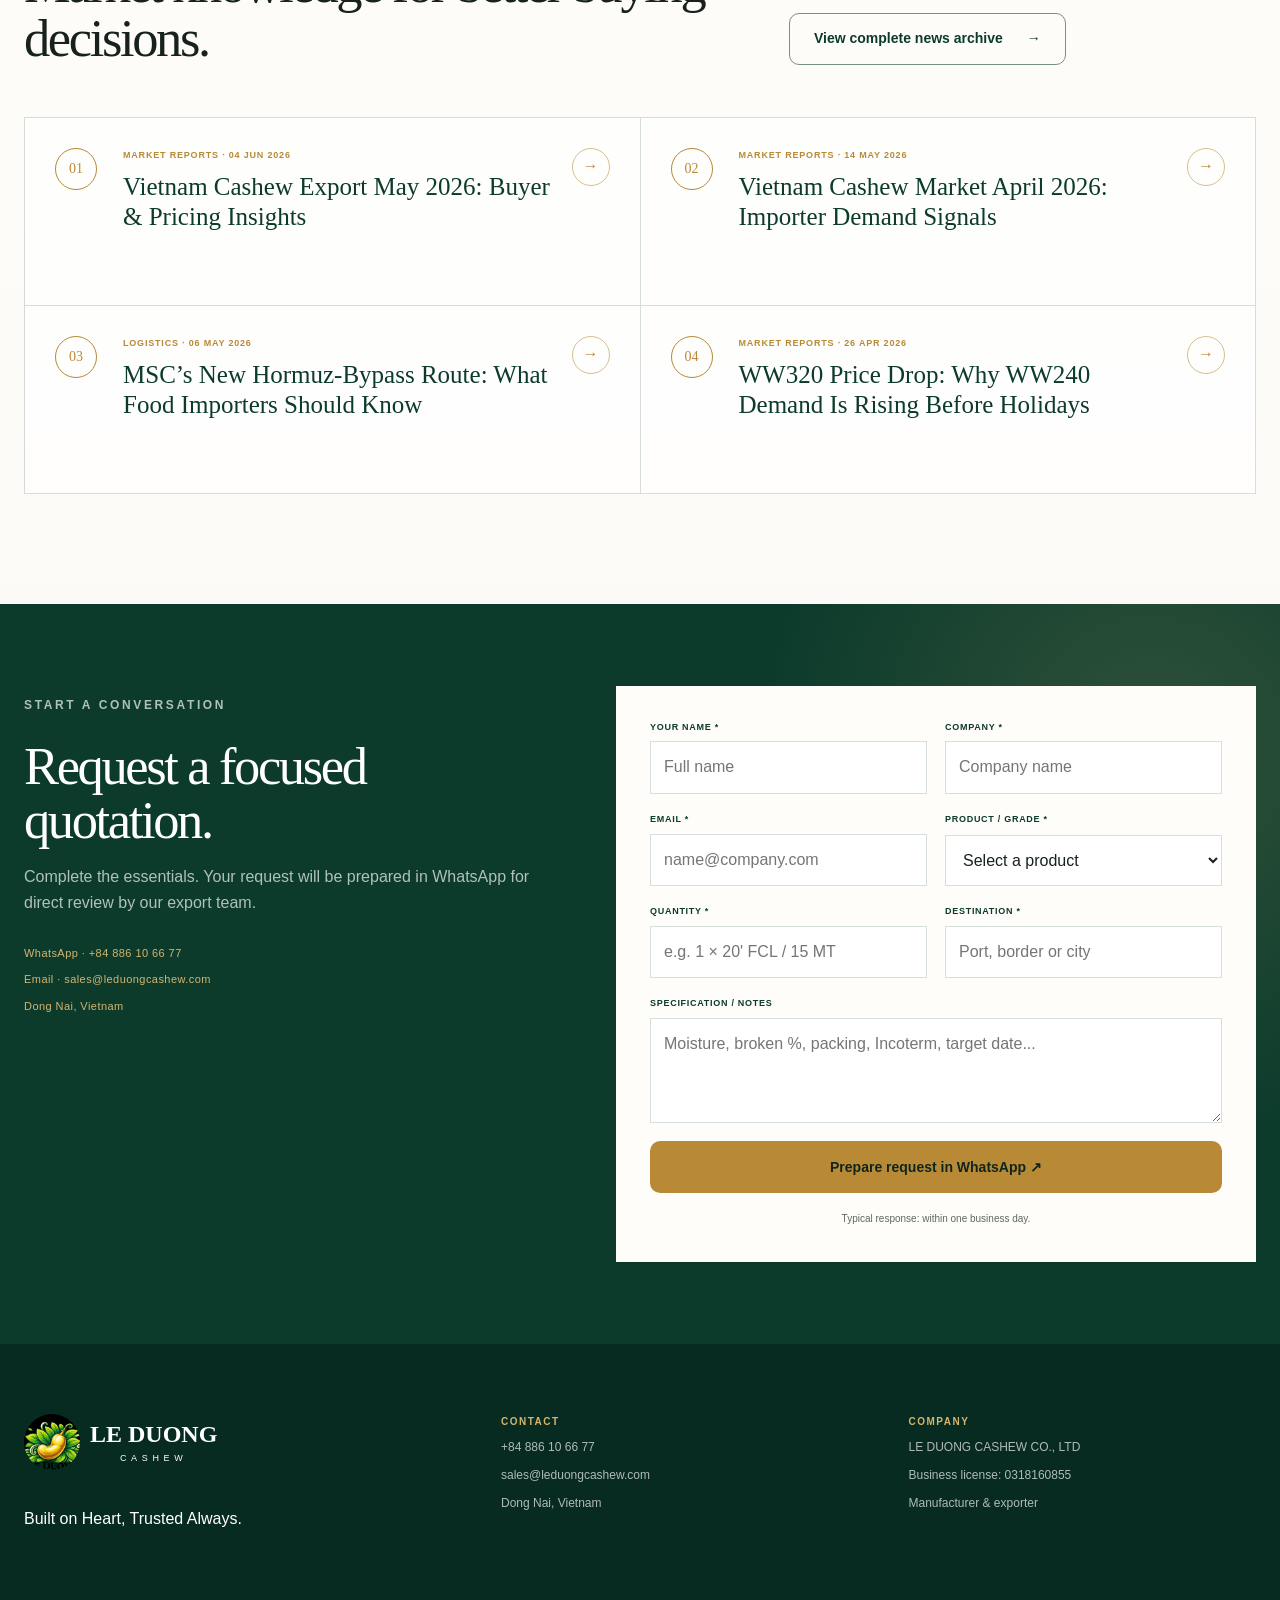
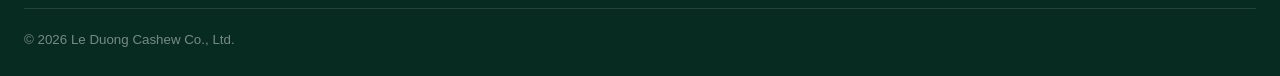
==== commit 3365cd10: "Store news locally and add independent article pages" ====
--- a/index.html
+++ b/index.html
@@ -99,10 +99,10 @@
     <section class="section latest-news">
       <div class="heading split"><div><p class="eyebrow">LATEST INTELLIGENCE</p><h2>Market knowledge for better buying decisions.</h2></div><div><p>Explore all 55 English articles covering market reports, logistics, technical knowledge, sustainability and Le Duong Cashew news.</p><a class="btn btn-outline" href="news.html">View complete news archive <span>→</span></a></div></div>
       <div class="latest-news-grid">
-        <a href="https://leduongcashew.com/en/vietnam-cashew-export-may-2026-buyer-pricing-insights/" target="_blank"><span>01</span><small>MARKET REPORTS · 04 JUN 2026</small><h3>Vietnam Cashew Export May 2026: Buyer & Pricing Insights</h3><b>↗</b></a>
-        <a href="https://leduongcashew.com/en/vietnam-cashew-market-april-2026-importer-demand-signals/" target="_blank"><span>02</span><small>MARKET REPORTS · 14 MAY 2026</small><h3>Vietnam Cashew Market April 2026: Importer Demand Signals</h3><b>↗</b></a>
-        <a href="https://leduongcashew.com/en/mscs-new-hormuz-bypass-route-what-food-importers-should-know/" target="_blank"><span>03</span><small>LOGISTICS · 06 MAY 2026</small><h3>MSC’s New Hormuz-Bypass Route: What Food Importers Should Know</h3><b>↗</b></a>
-        <a href="https://leduongcashew.com/en/ww320-price-drop-why-ww240-demand-is-rising-before-holidays/" target="_blank"><span>04</span><small>MARKET REPORTS · 26 APR 2026</small><h3>WW320 Price Drop: Why WW240 Demand Is Rising Before Holidays</h3><b>↗</b></a>
+        <a href="article.html?slug=vietnam-cashew-export-may-2026-buyer-pricing-insights"><span>01</span><small>MARKET REPORTS · 04 JUN 2026</small><h3>Vietnam Cashew Export May 2026: Buyer & Pricing Insights</h3><b>→</b></a>
+        <a href="article.html?slug=vietnam-cashew-market-april-2026-importer-demand-signals"><span>02</span><small>MARKET REPORTS · 14 MAY 2026</small><h3>Vietnam Cashew Market April 2026: Importer Demand Signals</h3><b>→</b></a>
+        <a href="article.html?slug=mscs-new-hormuz-bypass-route-what-food-importers-should-know"><span>03</span><small>LOGISTICS · 06 MAY 2026</small><h3>MSC’s New Hormuz-Bypass Route: What Food Importers Should Know</h3><b>→</b></a>
+        <a href="article.html?slug=ww320-price-drop-why-ww240-demand-is-rising-before-holidays"><span>04</span><small>MARKET REPORTS · 26 APR 2026</small><h3>WW320 Price Drop: Why WW240 Demand Is Rising Before Holidays</h3><b>→</b></a>
       </div>
     </section>
 
--- a/styles.css
+++ b/styles.css
@@ -49,3 +49,6 @@
 [hidden]{display:none!important}
 @media(max-width:1000px){.news-feature-grid{grid-template-rows:repeat(2,240px)}.archive-head,.archive-list>a{grid-template-columns:120px 150px minmax(0,1fr) 40px}}
 @media(max-width:700px){.latest-news-grid{grid-template-columns:1fr}.latest-news-grid a{min-height:auto;padding:22px;grid-template-columns:42px 1fr 34px;gap:8px 12px}.latest-news-grid h3{font-size:21px}.latest-news-grid b{width:34px;height:34px}.news-hero{padding:66px 18px 58px}.news-hero h1{font-size:47px}.news-page{padding:58px 18px}.news-feature-grid{grid-template-columns:1fr;grid-template-rows:380px 250px 250px;margin-bottom:52px}.news-feature-grid a:first-child{grid-row:auto}.news-feature-grid a:first-child h2,.news-feature-grid h2{font-size:27px}.archive-toolbar{grid-template-columns:1fr;padding:18px}.archive-toolbar strong{padding:0}.archive-head{display:none}.archive-list>a{grid-template-columns:1fr auto;gap:7px 12px;padding:20px 16px}.archive-list time,.archive-list span,.archive-list h3{grid-column:1}.archive-list h3{font-size:20px}.archive-list b{grid-column:2;grid-row:1/4}}
+
+/* Independent article records */
+.static-article{padding:72px 0 110px;background:linear-gradient(180deg,var(--ivory),#fff 520px)}.article-container{width:min(1120px,calc(100% - 48px));margin:auto}.article-crumb{display:flex;gap:10px;margin-bottom:62px;color:var(--muted);font-size:12px}.article-crumb a{color:var(--forest);font-weight:700}.static-article-head{max-width:920px;padding-bottom:52px;border-bottom:1px solid var(--line)}.static-article-head h1{margin:0;color:var(--forest);font:500 clamp(48px,5.4vw,76px)/1.02 var(--serif);letter-spacing:-.045em}.static-article-head>p:last-child{max-width:760px;margin:25px 0 0;color:var(--muted);font-size:18px}.static-article-layout{display:grid;grid-template-columns:minmax(0,1fr) 250px;gap:84px;padding-top:52px}.static-article-body>p{max-width:720px;margin:0 0 24px;color:#33423a;font:400 18px/1.82 var(--serif)}.record-note{max-width:720px;margin-top:44px;padding:25px 28px;border-left:3px solid var(--gold);background:var(--ivory)}.record-note strong{font:600 20px var(--serif);color:var(--forest)}.record-note p{margin:8px 0 0;color:var(--muted);font-size:13px}.static-article-side{padding:24px;display:grid;align-content:start;gap:7px;border-top:2px solid var(--gold);background:#fbfaf6}.static-article-side>span{margin-top:12px;color:var(--muted);font-size:9px;font-weight:800;letter-spacing:.1em;text-transform:uppercase}.static-article-side>strong{color:var(--forest);font:500 17px var(--serif)}.static-article-side .btn{margin-top:24px;padding-inline:14px;font-size:12px}@media(max-width:700px){.static-article{padding:48px 0 76px}.article-container{width:min(100% - 36px,1120px)}.article-crumb{margin-bottom:38px}.static-article-head h1{font-size:44px}.static-article-layout{grid-template-columns:1fr;gap:40px}.static-article-side{order:-1}}
